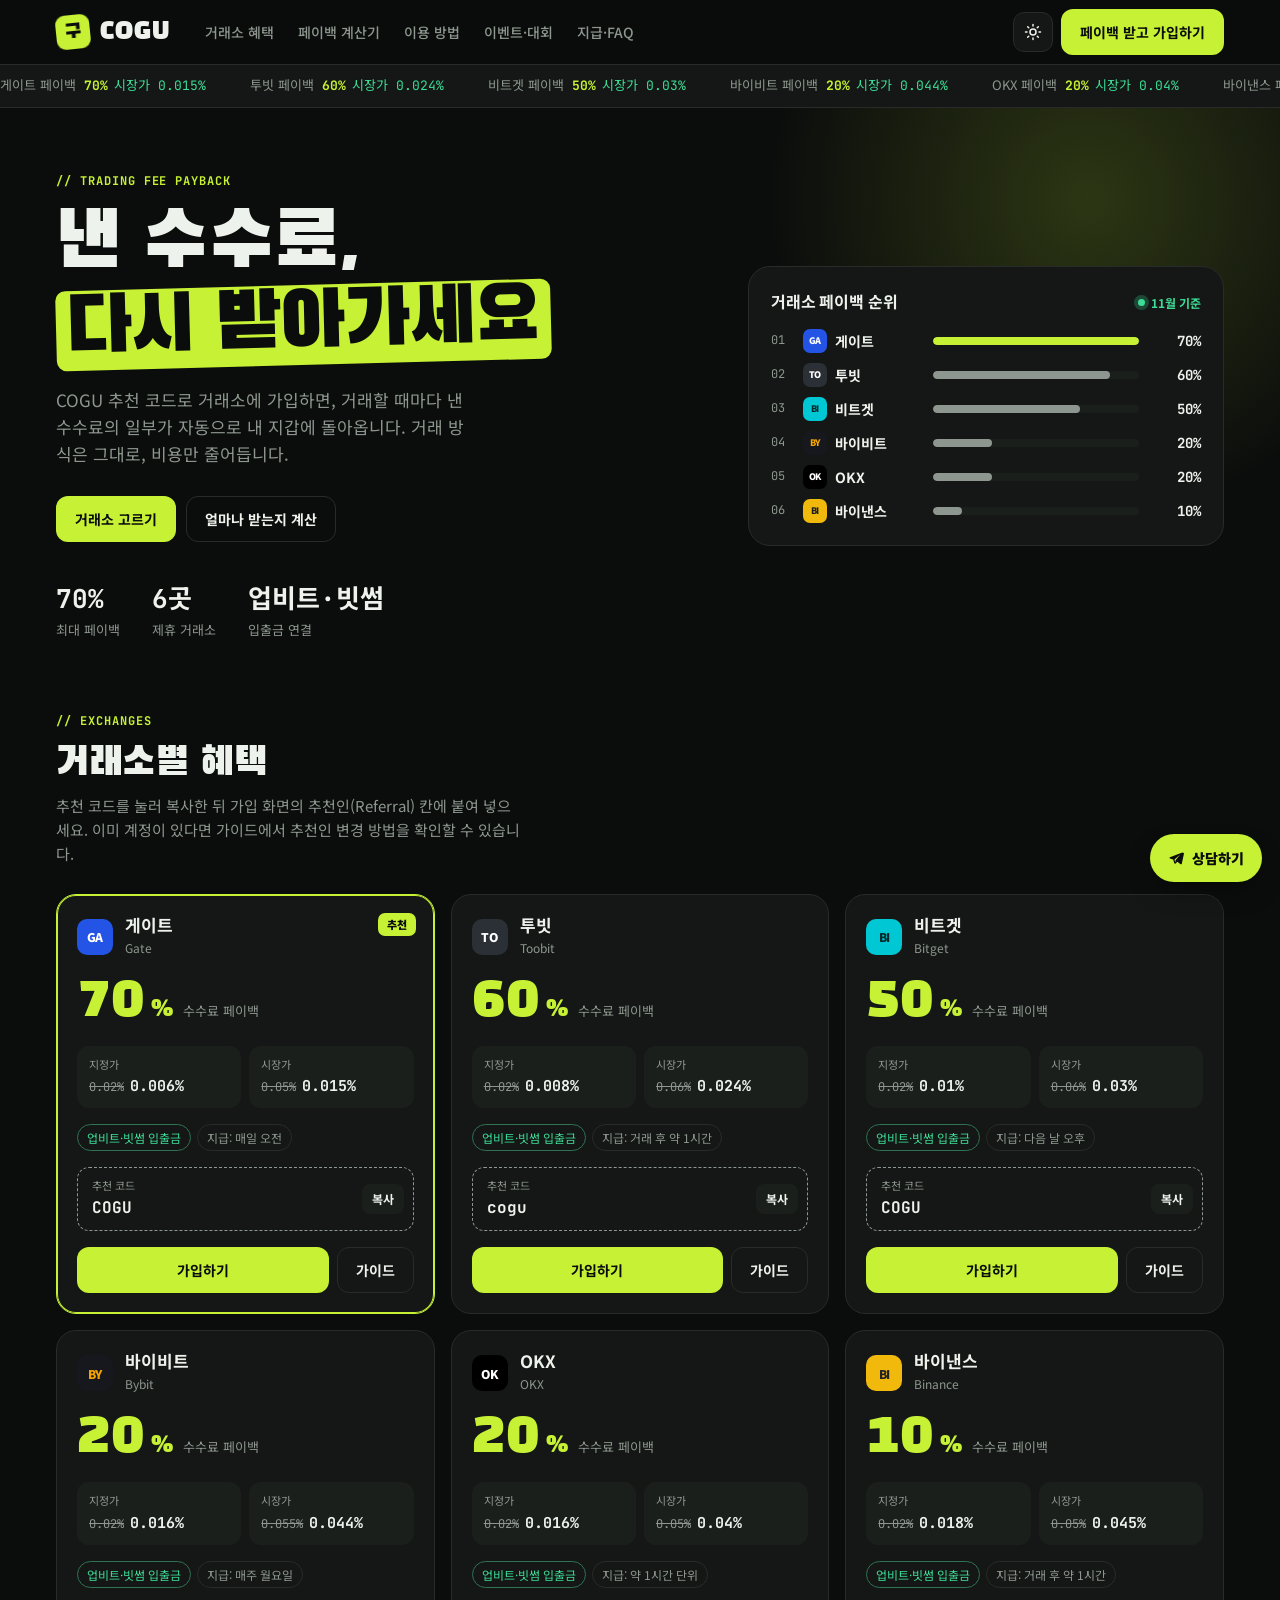
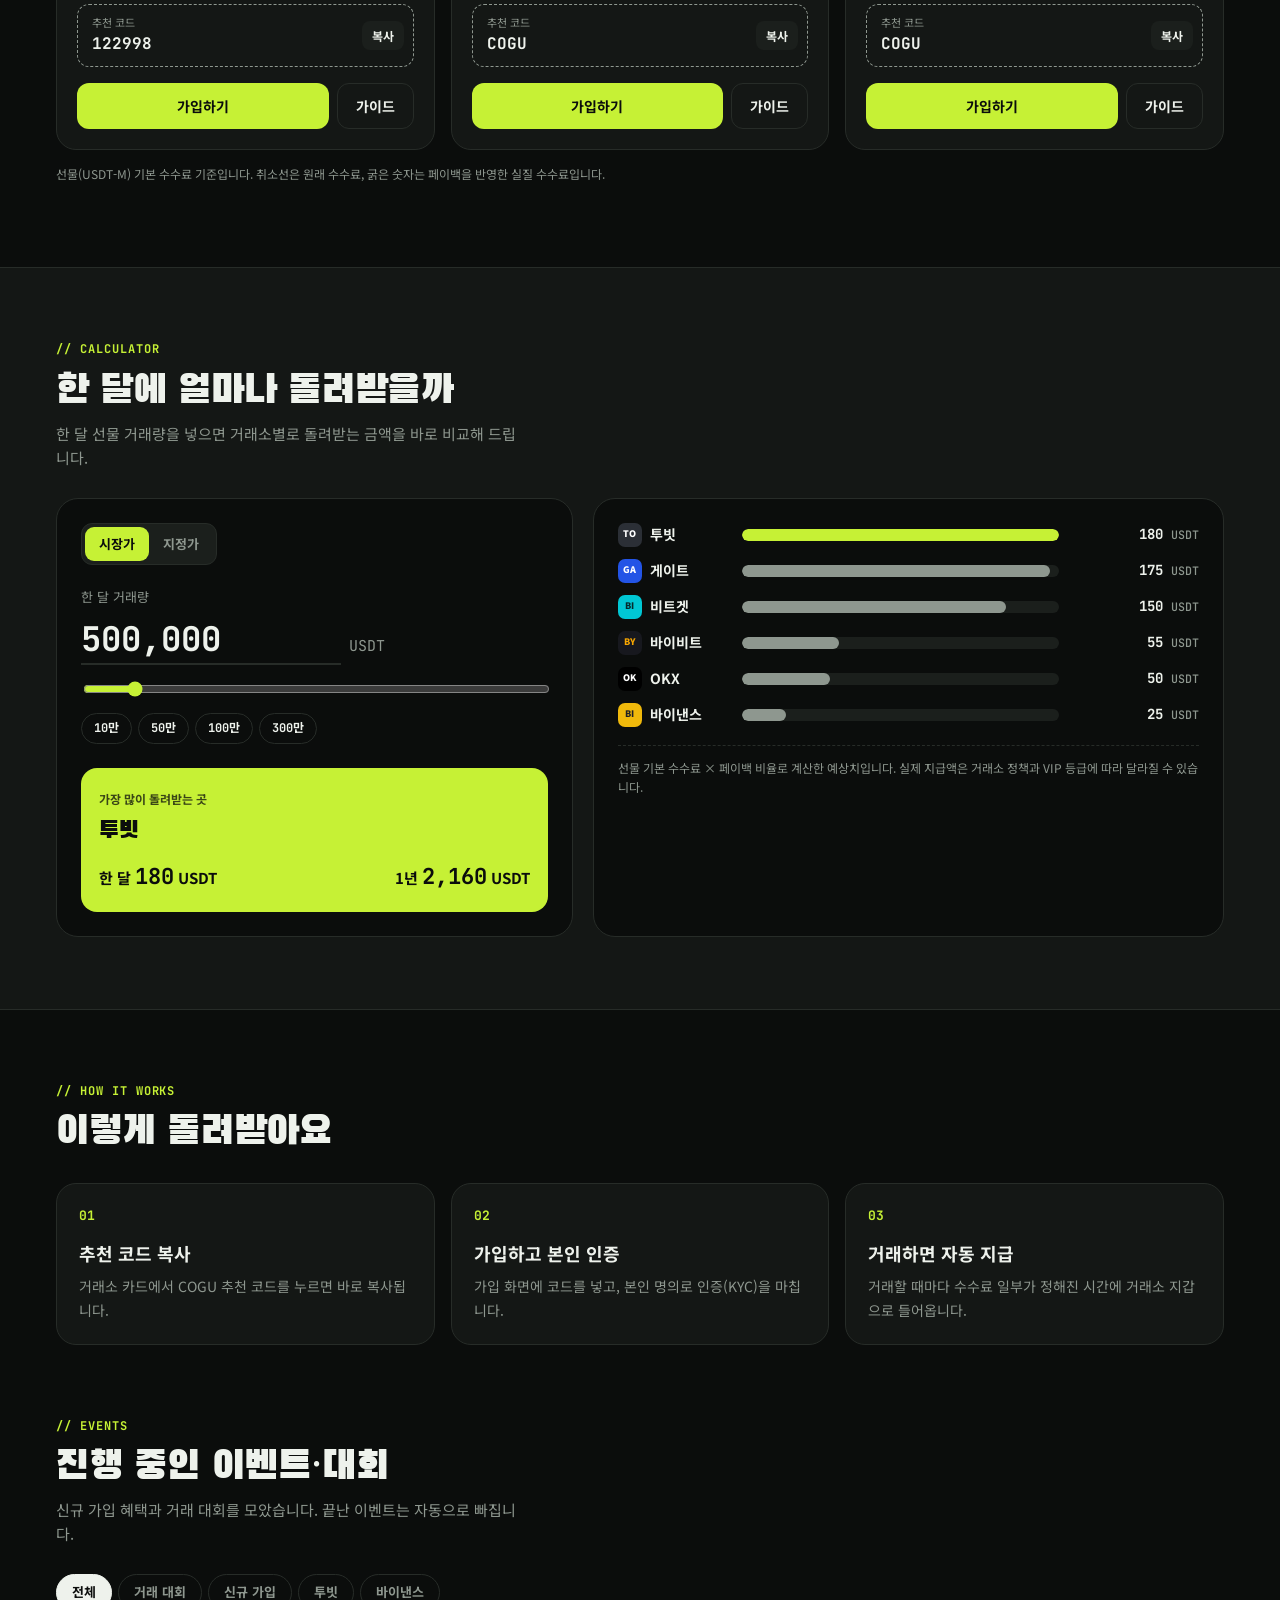
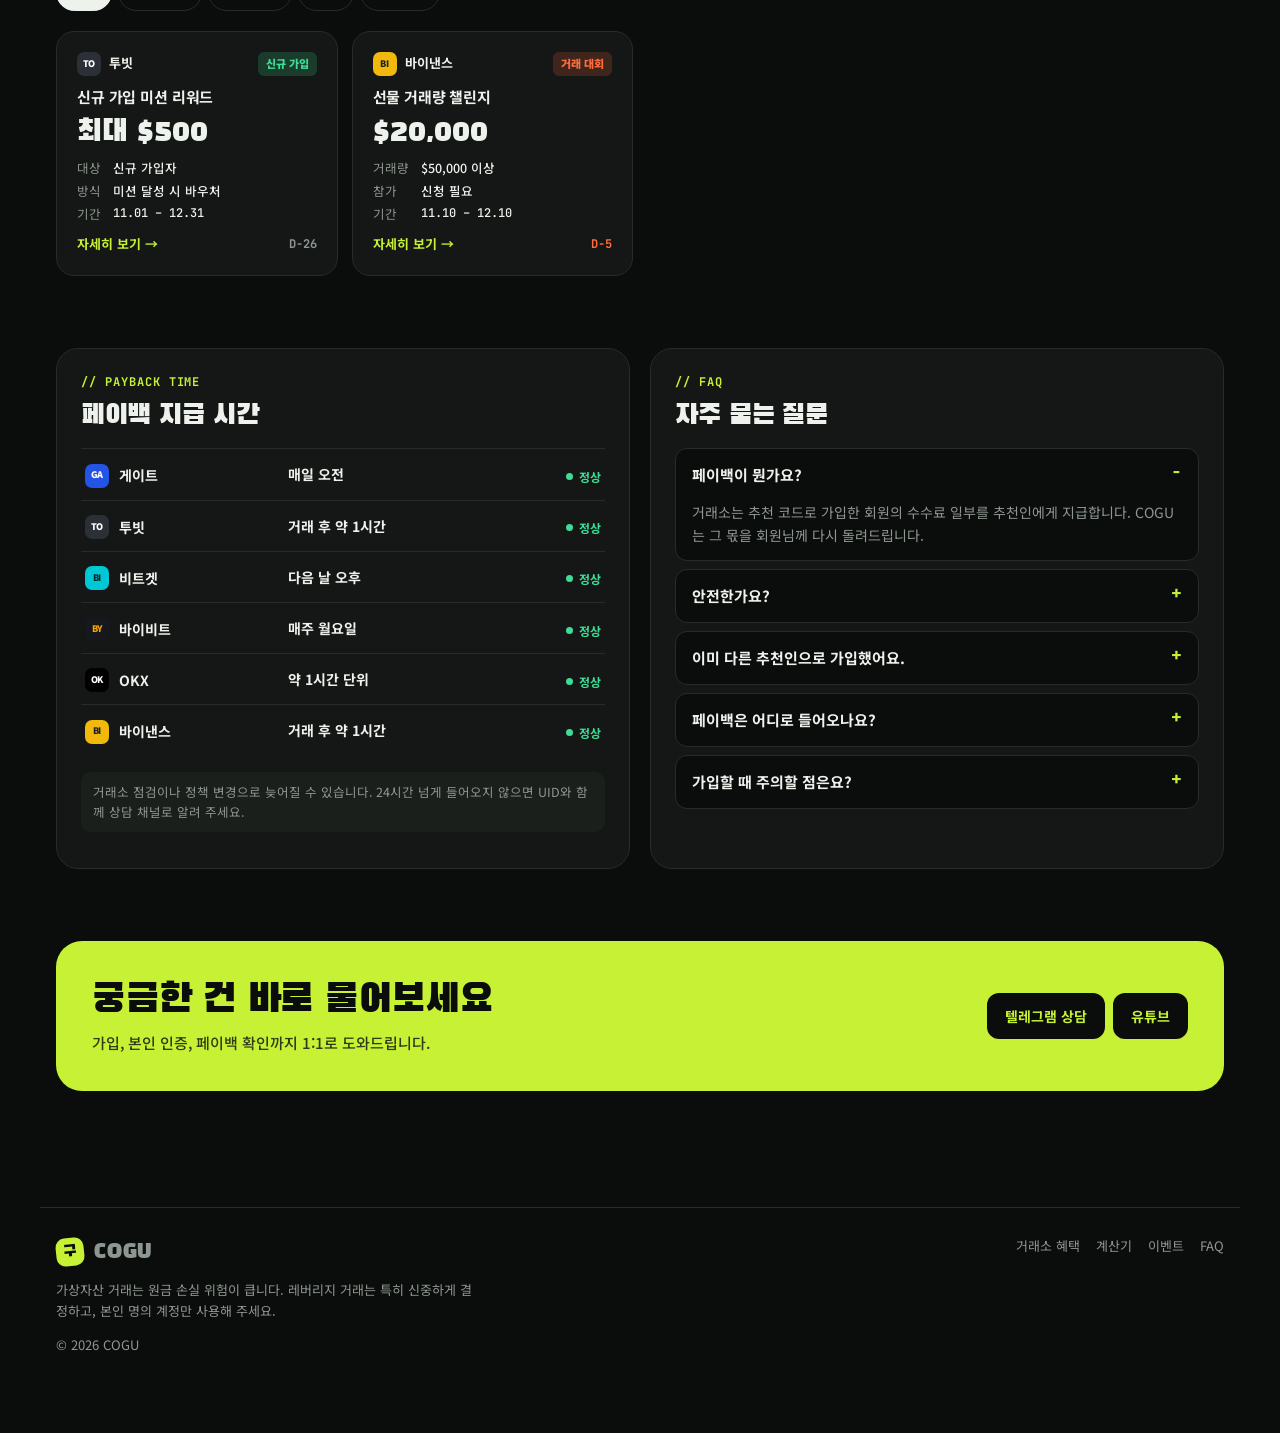
==== index.html @ a8c74573 "Add files via upload" ====
<!doctype html>
<html lang="ko" data-theme="dark">
<head>
<meta charset="utf-8">
<meta name="viewport" content="width=device-width,initial-scale=1,viewport-fit=cover">
<title>COGU · 거래 수수료 페이백</title>
<meta name="description" content="COGU 추천 코드로 가입하고 거래소 수수료를 매일 돌려받으세요.">
<link rel="preconnect" href="https://fonts.googleapis.com">
<link rel="preconnect" href="https://fonts.gstatic.com" crossorigin>
<link rel="stylesheet" href="https://fonts.googleapis.com/css2?family=Black+Han+Sans&family=JetBrains+Mono:wght@500;700&family=Noto+Sans+KR:wght@400;500;700;900&display=swap">
<style>
:root{
  --bg:#0B0D0C; --surface:#141715; --sunk:#1B1F1C; --ink:#EEF2EC; --muted:#8E978F; --line:#272C28;
  --lime:#C6F135; --lime-ink:#0B0D0C; --acc:#C6F135; --hot:#FF6B3D; --up:#3DDC97;
  --f-disp:"Black Han Sans","Noto Sans KR","Apple SD Gothic Neo","Malgun Gothic",sans-serif;
  --f-body:"Noto Sans KR","Apple SD Gothic Neo","Malgun Gothic",system-ui,sans-serif;
  --f-num:"JetBrains Mono","Noto Sans KR",ui-monospace,monospace;
  --wrap:1200px; color-scheme:dark;
}
:root[data-theme="light"]{
  --bg:#F3F4EF; --surface:#FFFFFF; --sunk:#EBEDE5; --ink:#111311; --muted:#5C635C; --line:#DADED3;
  --acc:#4A7300; --up:#0E8A57; color-scheme:light;
}
*{box-sizing:border-box}
html{scroll-behavior:smooth;scroll-padding-top:80px}
body{margin:0;background:var(--bg);color:var(--ink);font-family:var(--f-body);font-size:15px;line-height:1.6;-webkit-font-smoothing:antialiased}
a{color:inherit}
button{font:inherit;color:inherit}
:focus-visible{outline:2px solid var(--acc);outline-offset:2px;border-radius:6px}
.wrap{max-width:var(--wrap);margin:0 auto;padding-inline:max(16px,env(safe-area-inset-left,0px))}
.num{font-family:var(--f-num);font-variant-numeric:tabular-nums}
.tag{font-family:var(--f-num);font-size:12px;font-weight:700;letter-spacing:.08em;color:var(--acc)}
h1,h2,h3{font-family:var(--f-disp);font-weight:400;margin:0;letter-spacing:-.01em;text-wrap:balance}
h2{font-size:clamp(28px,3.6vw,40px);line-height:1.15;margin-top:8px}
.sec{padding-block:72px}
.sec-head{display:flex;justify-content:space-between;align-items:flex-end;gap:16px;flex-wrap:wrap;margin-bottom:28px}
.sec-head p{margin:8px 0 0;color:var(--muted);max-width:58ch}
.btn{display:inline-flex;align-items:center;justify-content:center;gap:6px;font-weight:700;font-size:14px;padding:11px 18px;border-radius:12px;text-decoration:none;border:1px solid transparent;cursor:pointer;white-space:nowrap}
.btn-lime{background:var(--lime);color:var(--lime-ink)}
.btn-lime:hover{filter:brightness(1.06)}
.btn-line{background:transparent;border-color:var(--line);color:var(--ink)}
.btn-line:hover{border-color:var(--muted)}

/* header */
header{position:sticky;top:0;z-index:20;background:color-mix(in srgb,var(--bg) 88%,transparent);backdrop-filter:blur(12px);border-bottom:1px solid var(--line)}
.nav{display:flex;align-items:center;gap:24px;height:64px}
.logo{display:flex;align-items:center;gap:10px;text-decoration:none}
.logo-mark{width:34px;height:34px;border-radius:9px;background:var(--lime);color:var(--lime-ink);display:grid;place-items:center;font-family:var(--f-disp);font-size:20px;transform:rotate(-6deg)}
.logo-word{font-family:var(--f-disp);font-size:24px;letter-spacing:.04em}
.menu{display:flex;gap:2px}
.menu a{text-decoration:none;font-size:14px;font-weight:500;color:var(--muted);padding:8px 11px;border-radius:9px}
.menu a:hover{color:var(--ink);background:var(--sunk)}
.nav-r{margin-left:auto;display:flex;gap:8px;align-items:center}
.icon-btn{width:40px;height:40px;border-radius:11px;border:1px solid var(--line);background:var(--surface);display:grid;place-items:center;cursor:pointer}
#menuBtn{display:none}
.mmenu{display:none;padding-block:6px 12px}
.mmenu a{display:block;padding:12px 2px;text-decoration:none;font-weight:500;border-bottom:1px solid var(--line)}
@media (max-width:960px){.menu,.nav-r .btn{display:none}#menuBtn{display:grid}.mmenu.open{display:block}}

/* ticker */
.ticker{overflow:hidden;border-bottom:1px solid var(--line);background:var(--surface)}
.ticker-in{display:flex;gap:44px;width:max-content;padding-block:10px;animation:roll 40s linear infinite;font-size:13px}
.ticker-in span{white-space:nowrap;color:var(--muted)}
.ticker-in b{font-family:var(--f-num);color:var(--acc);margin-left:8px}
.ticker-in i{font-style:normal;color:var(--up);margin-left:6px;font-family:var(--f-num)}
@keyframes roll{to{transform:translateX(-50%)}}
@media (prefers-reduced-motion:reduce){.ticker-in{animation:none}}

/* hero */
.hero{padding-block:64px 40px;position:relative;overflow:hidden}
.hero::before{content:"";position:absolute;inset:-40% -10% auto auto;width:640px;height:640px;background:radial-gradient(closest-side,color-mix(in srgb,var(--lime) 18%,transparent),transparent);pointer-events:none}
.hero-grid{display:grid;grid-template-columns:1.15fr .85fr;gap:48px;align-items:center;position:relative}
.hero h1{font-size:clamp(42px,6.4vw,78px);line-height:1.02}
.hero h1 em{font-style:normal;color:var(--lime-ink);background:var(--lime);padding:0 10px;border-radius:10px;display:inline-block;transform:rotate(-1.5deg)}
.lead{font-size:17px;color:var(--muted);max-width:46ch;margin:22px 0 28px}
.hero-cta{display:flex;gap:10px;flex-wrap:wrap}
.stats{display:flex;gap:32px;margin-top:36px;flex-wrap:wrap}
.stats div{display:flex;flex-direction:column}
.stats b{font-family:var(--f-num);font-size:26px;font-weight:700}
.stats span{font-size:13px;color:var(--muted)}
.rank{background:var(--surface);border:1px solid var(--line);border-radius:22px;padding:22px}
.rank-h{display:flex;justify-content:space-between;align-items:center;margin-bottom:14px}
.rank-h h3{font-family:var(--f-body);font-weight:700;font-size:16px}
.live{display:inline-flex;align-items:center;gap:6px;font-size:12px;font-weight:700;color:var(--up)}
.live::before{content:"";width:7px;height:7px;border-radius:50%;background:var(--up);box-shadow:0 0 0 4px color-mix(in srgb,var(--up) 25%,transparent)}
.rank ol{list-style:none;margin:0;padding:0;display:flex;flex-direction:column;gap:10px}
.rank li{display:grid;grid-template-columns:22px 120px 1fr 52px;align-items:center;gap:10px;font-size:14px}
.rank .no{font-family:var(--f-num);color:var(--muted);font-size:12px}
.rank .nm{display:flex;align-items:center;gap:8px;font-weight:700;min-width:0}
.rank .tr{height:8px;background:var(--sunk);border-radius:99px;overflow:hidden}
.rank .tr i{display:block;height:100%;background:var(--muted);border-radius:99px}
.rank li:first-child .tr i{background:var(--lime)}
.rank .pv{text-align:right;font-family:var(--f-num);font-weight:700}
@media (max-width:960px){.hero-grid{grid-template-columns:1fr}}
@media (max-width:420px){.rank li{grid-template-columns:18px 96px 1fr 44px;font-size:13px}}

.mono{width:36px;height:36px;border-radius:10px;display:grid;place-items:center;font-weight:900;font-size:12px;flex:none;letter-spacing:-.02em}
.mono.s{width:24px;height:24px;border-radius:7px;font-size:9px}

/* exchanges */
.xgrid{display:grid;grid-template-columns:repeat(3,1fr);gap:16px}
@media (max-width:960px){.xgrid{grid-template-columns:repeat(2,1fr)}}
@media (max-width:640px){.xgrid{grid-template-columns:1fr}}
.xc{background:var(--surface);border:1px solid var(--line);border-radius:20px;padding:20px;display:flex;flex-direction:column;gap:16px;position:relative}
.xc.pick{border-color:var(--lime);box-shadow:0 0 0 1px var(--lime) inset}
.xc-top{display:flex;align-items:center;gap:12px}
.xc-top b{font-size:17px;display:block;line-height:1.2}
.xc-top small{color:var(--muted);font-size:12px}
.badge{position:absolute;top:18px;right:18px;font-size:11px;font-weight:900;background:var(--lime);color:var(--lime-ink);padding:3px 9px;border-radius:7px}
.xc-pb{display:flex;align-items:baseline;gap:6px}
.xc-pb .big{font-family:var(--f-disp);font-size:56px;line-height:.9;color:var(--acc)}
.xc-pb .pc{font-family:var(--f-disp);font-size:26px;color:var(--acc)}
.xc-pb small{color:var(--muted);font-size:13px;margin-left:4px}
.fees{display:grid;grid-template-columns:1fr 1fr;gap:8px}
.fees div{background:var(--sunk);border-radius:12px;padding:10px 12px}
.fees span{display:block;font-size:11px;color:var(--muted)}
.fees s{font-family:var(--f-num);font-size:12px;color:var(--muted);margin-right:6px}
.fees b{font-family:var(--f-num);font-size:15px}
.meta{display:flex;flex-wrap:wrap;gap:6px;font-size:12px}
.meta span{border:1px solid var(--line);border-radius:99px;padding:3px 9px;color:var(--muted)}
.meta .ok{color:var(--up);border-color:color-mix(in srgb,var(--up) 40%,var(--line))}
.code{display:flex;align-items:center;justify-content:space-between;gap:10px;border:1.5px dashed var(--muted);border-radius:12px;padding:9px 9px 9px 14px;background:transparent;cursor:pointer;width:100%;text-align:left}
.code:hover{border-color:var(--acc);border-style:solid}
.code .lb{font-size:11px;color:var(--muted);display:block}
.code .cv{font-family:var(--f-num);font-weight:700;font-size:16px}
.code em{font-style:normal;font-size:12px;font-weight:700;background:var(--sunk);padding:5px 10px;border-radius:8px}
.code.copied em{background:var(--up);color:#06150e}
.xc-act{display:grid;grid-template-columns:1fr auto;gap:8px;margin-top:auto}
.note{font-size:12px;color:var(--muted);margin-top:14px}

/* calculator */
.calc{display:grid;grid-template-columns:.9fr 1.1fr;gap:20px}
@media (max-width:960px){.calc{grid-template-columns:1fr}}
.panel{background:var(--surface);border:1px solid var(--line);border-radius:22px;padding:24px;min-width:0}
.seg{display:inline-flex;background:var(--sunk);border-radius:11px;padding:3px;border:1px solid var(--line)}
.seg button{border:0;background:none;padding:7px 14px;border-radius:9px;font-size:13px;font-weight:700;color:var(--muted);cursor:pointer}
.seg button[aria-pressed="true"]{background:var(--lime);color:var(--lime-ink)}
.fld{margin-top:22px}
.fld label{font-size:13px;color:var(--muted);display:block;margin-bottom:6px}
.vrow{display:flex;align-items:baseline;gap:8px}
.vin{font-family:var(--f-num);font-size:34px;font-weight:700;width:100%;max-width:260px;border:0;border-bottom:2px solid var(--line);background:transparent;color:var(--ink);padding:2px 0}
.vin:focus{outline:none;border-bottom-color:var(--acc)}
.vrow span{font-family:var(--f-num);color:var(--muted)}
input[type=range]{width:100%;margin-top:16px;accent-color:var(--lime)}
.presets{display:flex;gap:6px;flex-wrap:wrap;margin-top:10px}
.presets button{border:1px solid var(--line);background:transparent;border-radius:99px;font-family:var(--f-num);font-size:12px;font-weight:700;padding:5px 12px;cursor:pointer}
.presets button:hover{border-color:var(--acc);color:var(--acc)}
.best{margin-top:24px;background:var(--lime);color:var(--lime-ink);border-radius:16px;padding:18px}
.best small{font-size:12px;font-weight:700;opacity:.75}
.best .bn{font-family:var(--f-disp);font-size:24px;margin:2px 0 8px}
.best .row{display:flex;justify-content:space-between;gap:10px;flex-wrap:wrap;font-weight:700}
.best .row b{font-family:var(--f-num);font-size:22px}
.bars{display:flex;flex-direction:column;gap:12px}
.bar{display:grid;grid-template-columns:112px 1fr 128px;align-items:center;gap:12px;font-size:14px}
.bar .nm{display:flex;align-items:center;gap:8px;font-weight:700;min-width:0}
.bar .tr{height:12px;background:var(--sunk);border-radius:99px;overflow:hidden}
.bar .tr i{display:block;height:100%;background:var(--muted);border-radius:99px;transition:width .35s ease}
.bar.top .tr i{background:var(--lime)}
.bar .v{text-align:right;font-family:var(--f-num);font-weight:700}
.bar .v small{color:var(--muted);font-weight:500}
.calc-note{font-size:12px;color:var(--muted);border-top:1px dashed var(--line);margin-top:18px;padding-top:12px}
@media (max-width:420px){.bar{grid-template-columns:84px 1fr 100px;font-size:12px}}

/* how */
.how{display:grid;grid-template-columns:repeat(3,1fr);gap:16px;counter-reset:h}
@media (max-width:760px){.how{grid-template-columns:1fr}}
.how li{list-style:none;background:var(--surface);border:1px solid var(--line);border-radius:20px;padding:22px;counter-increment:h}
.how li::before{content:"0" counter(h);font-family:var(--f-num);font-weight:700;font-size:13px;color:var(--acc);display:block;margin-bottom:12px}
.how b{font-size:18px;display:block;margin-bottom:6px}
.how span{color:var(--muted);font-size:14px}
.how-wrap{padding:0;margin:0}

/* events */
.chips{display:flex;gap:6px;flex-wrap:wrap;margin-bottom:20px}
.chips button{border:1px solid var(--line);background:transparent;border-radius:99px;padding:7px 15px;font-size:13px;font-weight:700;cursor:pointer;color:var(--muted)}
.chips button[aria-pressed="true"]{background:var(--ink);color:var(--bg);border-color:var(--ink)}
.evs{display:grid;grid-template-columns:repeat(auto-fill,minmax(270px,1fr));gap:14px}
.ev{background:var(--surface);border:1px solid var(--line);border-radius:18px;padding:20px;display:flex;flex-direction:column;gap:10px;text-decoration:none;transition:transform .15s ease,border-color .15s ease}
.ev:hover{transform:translateY(-3px);border-color:var(--acc)}
.ev-t{display:flex;justify-content:space-between;align-items:center;gap:8px}
.ev-x{display:flex;align-items:center;gap:8px;font-size:13px;font-weight:700}
.ty{font-size:11px;font-weight:900;padding:3px 8px;border-radius:6px}
.ty.comp{background:color-mix(in srgb,var(--hot) 18%,transparent);color:var(--hot)}
.ty.new{background:color-mix(in srgb,var(--up) 18%,transparent);color:var(--up)}
.ev h3{font-family:var(--f-body);font-weight:700;font-size:15px;line-height:1.4}
.ev .prize{font-family:var(--f-disp);font-size:30px;line-height:1.05}
.ev dl{display:grid;grid-template-columns:auto 1fr;gap:3px 12px;margin:0;font-size:12.5px}
.ev dt{color:var(--muted)}
.ev dd{margin:0;font-weight:500}
.ev .ft{display:flex;justify-content:space-between;align-items:center;margin-top:auto;font-size:13px;font-weight:700}
.ev .ft .go{color:var(--acc)}
.dday{font-family:var(--f-num);font-size:12px;color:var(--muted)}
.dday.soon{color:var(--hot)}

/* schedule + faq */
.two{display:grid;grid-template-columns:1fr 1fr;gap:20px}
@media (max-width:960px){.two{grid-template-columns:1fr}}
.panel h2{font-size:28px}
.sched{width:100%;border-collapse:collapse;margin-top:16px;font-size:14px}
.sched td{padding:12px 4px;border-top:1px solid var(--line)}
.sched td:last-child{text-align:right}
.st{display:inline-flex;align-items:center;gap:6px;font-size:12px;font-weight:700;color:var(--up)}
.st::before{content:"";width:7px;height:7px;border-radius:50%;background:var(--up)}
.faq{display:flex;flex-direction:column;gap:8px;margin-top:16px}
.faq details{border:1px solid var(--line);border-radius:12px;padding:0 16px;background:var(--bg)}
.faq summary{cursor:pointer;list-style:none;padding:14px 0;font-weight:700;display:flex;justify-content:space-between;gap:12px}
.faq summary::-webkit-details-marker{display:none}
.faq summary::after{content:"+";font-family:var(--f-num);color:var(--acc);font-size:18px;line-height:1}
.faq details[open] summary::after{content:"−"}
.faq p{margin:0 0 14px;color:var(--muted);font-size:14px}
.warn{font-size:12.5px;color:var(--muted);background:var(--sunk);border-radius:10px;padding:10px 12px;margin-top:16px}

/* channels */
.cta{background:var(--lime);color:var(--lime-ink);border-radius:26px;padding:36px;display:flex;justify-content:space-between;align-items:center;gap:24px;flex-wrap:wrap}
.cta h2{font-size:clamp(28px,3.4vw,40px);margin:0}
.cta p{margin:8px 0 0;font-weight:500;opacity:.8}
.chs{display:flex;gap:8px;flex-wrap:wrap}
.chs a{background:var(--lime-ink);color:var(--lime);text-decoration:none;font-weight:700;padding:12px 18px;border-radius:12px;font-size:14px}
footer{padding-block:44px 64px;color:var(--muted);font-size:13px}
.foot{display:flex;justify-content:space-between;gap:24px;flex-wrap:wrap;border-top:1px solid var(--line);padding-top:28px}
.foot nav{display:flex;gap:16px;flex-wrap:wrap}
.foot nav a{text-decoration:none}
.foot nav a:hover{color:var(--ink)}

/* guide dialog */
dialog{border:1px solid var(--line);border-radius:22px;background:var(--surface);color:var(--ink);padding:0;width:min(520px,calc(100vw - 32px));max-height:calc(100dvh - 40px)}
dialog::backdrop{background:rgba(0,0,0,.6)}
.dg{padding:24px}
.dg-h{display:flex;align-items:center;gap:12px}
.dg-h h3{font-family:var(--f-body);font-weight:900;font-size:19px}
.dg-h .icon-btn{margin-left:auto}
.dg .seg{margin-top:18px}
.steps{list-style:none;padding:0;margin:18px 0 0;display:flex;flex-direction:column;gap:14px;counter-reset:s}
.steps li{display:grid;grid-template-columns:30px 1fr;gap:12px;counter-increment:s}
.steps li::before{content:counter(s);width:30px;height:30px;border-radius:9px;background:var(--sunk);color:var(--acc);display:grid;place-items:center;font-family:var(--f-num);font-weight:700;font-size:13px}
.steps b{display:block}
.steps span{color:var(--muted);font-size:13.5px}
.dg-act{display:grid;grid-template-columns:1fr 1fr;gap:8px;margin-top:20px}

.fab{position:fixed;right:calc(18px + env(safe-area-inset-right,0px));bottom:calc(18px + env(safe-area-inset-bottom,0px));z-index:15;background:var(--lime);color:var(--lime-ink);text-decoration:none;font-weight:900;font-size:14px;padding:13px 18px;border-radius:99px;box-shadow:0 12px 28px -10px rgba(0,0,0,.6);display:flex;align-items:center;gap:8px}
.toast{position:fixed;left:50%;bottom:calc(84px + env(safe-area-inset-bottom,0px));transform:translateX(-50%);background:var(--ink);color:var(--bg);padding:10px 16px;border-radius:10px;font-size:13px;font-weight:700;z-index:30}
</style>
</head>
<body>

<header>
  <div class="wrap">
    <div class="nav">
      <a class="logo" href="#top" aria-label="COGU 홈"><span class="logo-mark">구</span><span class="logo-word">COGU</span></a>
      <nav class="menu" aria-label="주요 메뉴">
        <a href="#exchanges">거래소 혜택</a>
        <a href="#calc">페이백 계산기</a>
        <a href="#how">이용 방법</a>
        <a href="#events">이벤트·대회</a>
        <a href="#info">지급·FAQ</a>
      </nav>
      <div class="nav-r">
        <button class="icon-btn" id="themeBtn" aria-label="밝은 화면/어두운 화면 바꾸기">
          <svg width="18" height="18" viewBox="0 0 24 24" fill="none" stroke="currentColor" stroke-width="2" stroke-linecap="round"><circle cx="12" cy="12" r="4"/><path d="M12 2v2M12 20v2M4.9 4.9l1.4 1.4M17.7 17.7l1.4 1.4M2 12h2M20 12h2M4.9 19.1l1.4-1.4M17.7 6.3l1.4-1.4"/></svg>
        </button>
        <a class="btn btn-lime" href="#exchanges">페이백 받고 가입하기</a>
        <button class="icon-btn" id="menuBtn" aria-label="메뉴 열기" aria-expanded="false">
          <svg width="18" height="18" viewBox="0 0 24 24" fill="none" stroke="currentColor" stroke-width="2" stroke-linecap="round"><path d="M4 7h16M4 12h16M4 17h16"/></svg>
        </button>
      </div>
    </div>
    <nav class="mmenu" id="mmenu" aria-label="모바일 메뉴">
      <a href="#exchanges">거래소 혜택</a><a href="#calc">페이백 계산기</a><a href="#how">이용 방법</a><a href="#events">이벤트·대회</a><a href="#info">지급·FAQ</a>
    </nav>
  </div>
</header>

<div class="ticker" aria-hidden="true"><div class="ticker-in" id="ticker"></div></div>

<main id="top">
  <section class="hero">
    <div class="wrap hero-grid">
      <div>
        <div class="tag">// TRADING FEE PAYBACK</div>
        <h1 style="margin-top:14px">낸 수수료,<br><em>다시 받아가세요</em></h1>
        <p class="lead">COGU 추천 코드로 거래소에 가입하면, 거래할 때마다 낸 수수료의 일부가 자동으로 내 지갑에 돌아옵니다. 거래 방식은 그대로, 비용만 줄어듭니다.</p>
        <div class="hero-cta">
          <a class="btn btn-lime" href="#exchanges">거래소 고르기</a>
          <a class="btn btn-line" href="#calc">얼마나 받는지 계산</a>
        </div>
        <div class="stats">
          <div><b id="sMax">-</b><span>최대 페이백</span></div>
          <div><b id="sCount">-</b><span>제휴 거래소</span></div>
          <div><b>업비트·빗썸</b><span>입출금 연결</span></div>
        </div>
      </div>
      <aside class="rank" aria-label="페이백 순위">
        <div class="rank-h"><h3>거래소 페이백 순위</h3><span class="live">11월 기준</span></div>
        <ol id="rank"></ol>
      </aside>
    </div>
  </section>

  <section class="sec" id="exchanges" style="padding-top:32px">
    <div class="wrap">
      <div class="sec-head">
        <div>
          <div class="tag">// EXCHANGES</div>
          <h2>거래소별 혜택</h2>
          <p>추천 코드를 눌러 복사한 뒤 가입 화면의 추천인(Referral) 칸에 붙여 넣으세요. 이미 계정이 있다면 가이드에서 추천인 변경 방법을 확인할 수 있습니다.</p>
        </div>
      </div>
      <div class="xgrid" id="xgrid"></div>
      <p class="note">선물(USDT-M) 기본 수수료 기준입니다. 취소선은 원래 수수료, 굵은 숫자는 페이백을 반영한 실질 수수료입니다.</p>
    </div>
  </section>

  <section class="sec" id="calc" style="background:var(--surface);border-block:1px solid var(--line)">
    <div class="wrap">
      <div class="sec-head">
        <div>
          <div class="tag">// CALCULATOR</div>
          <h2>한 달에 얼마나 돌려받을까</h2>
          <p>한 달 선물 거래량을 넣으면 거래소별로 돌려받는 금액을 바로 비교해 드립니다.</p>
        </div>
      </div>
      <div class="calc">
        <div class="panel" style="background:var(--bg)">
          <div class="seg" role="group" aria-label="주문 방식">
            <button id="mTaker" aria-pressed="true">시장가</button>
            <button id="mMaker" aria-pressed="false">지정가</button>
          </div>
          <div class="fld">
            <label for="vin">한 달 거래량</label>
            <div class="vrow"><input class="vin" id="vin" inputmode="numeric" value="500,000"><span>USDT</span></div>
            <input type="range" id="vrange" min="10000" max="5000000" step="10000" value="500000" aria-label="거래량 조절">
            <div class="presets">
              <button data-v="100000">10만</button><button data-v="500000">50만</button><button data-v="1000000">100만</button><button data-v="3000000">300만</button>
            </div>
          </div>
          <div class="best">
            <small>가장 많이 돌려받는 곳</small>
            <div class="bn" id="bestName">-</div>
            <div class="row"><span>한 달 <b id="bestM">0</b> USDT</span><span>1년 <b id="bestY">0</b> USDT</span></div>
          </div>
        </div>
        <div class="panel" style="background:var(--bg)">
          <div class="bars" id="bars"></div>
          <div class="calc-note">선물 기본 수수료 × 페이백 비율로 계산한 예상치입니다. 실제 지급액은 거래소 정책과 VIP 등급에 따라 달라질 수 있습니다.</div>
        </div>
      </div>
    </div>
  </section>

  <section class="sec" id="how">
    <div class="wrap">
      <div class="sec-head"><div><div class="tag">// HOW IT WORKS</div><h2>이렇게 돌려받아요</h2></div></div>
      <ol class="how how-wrap">
        <li><b>추천 코드 복사</b><span>거래소 카드에서 COGU 추천 코드를 누르면 바로 복사됩니다.</span></li>
        <li><b>가입하고 본인 인증</b><span>가입 화면에 코드를 넣고, 본인 명의로 인증(KYC)을 마칩니다.</span></li>
        <li><b>거래하면 자동 지급</b><span>거래할 때마다 수수료 일부가 정해진 시간에 거래소 지갑으로 들어옵니다.</span></li>
      </ol>
    </div>
  </section>

  <section class="sec" id="events" style="padding-top:0">
    <div class="wrap">
      <div class="sec-head">
        <div>
          <div class="tag">// EVENTS</div>
          <h2>진행 중인 이벤트·대회</h2>
          <p>신규 가입 혜택과 거래 대회를 모았습니다. 끝난 이벤트는 자동으로 빠집니다.</p>
        </div>
      </div>
      <div class="chips" id="chips" role="group" aria-label="이벤트 필터"></div>
      <div class="evs" id="evs"></div>
    </div>
  </section>

  <section class="sec" id="info" style="padding-top:0">
    <div class="wrap two">
      <div class="panel">
        <div class="tag">// PAYBACK TIME</div>
        <h2>페이백 지급 시간</h2>
        <table class="sched"><tbody id="sched"></tbody></table>
        <p class="warn">거래소 점검이나 정책 변경으로 늦어질 수 있습니다. 24시간 넘게 들어오지 않으면 UID와 함께 상담 채널로 알려 주세요.</p>
      </div>
      <div class="panel">
        <div class="tag">// FAQ</div>
        <h2>자주 묻는 질문</h2>
        <div class="faq">
          <details open><summary>페이백이 뭔가요?</summary><p>거래소는 추천 코드로 가입한 회원의 수수료 일부를 추천인에게 지급합니다. COGU는 그 몫을 회원님께 다시 돌려드립니다.</p></details>
          <details><summary>안전한가요?</summary><p>모든 혜택은 각 거래소의 공식 추천 프로그램으로 지급됩니다. COGU는 계정 비밀번호나 자산에 접근하지 않고, 그런 정보를 요청하지도 않습니다.</p></details>
          <details><summary>이미 다른 추천인으로 가입했어요.</summary><p>일부 거래소는 고객센터를 통해 추천인 변경이 가능합니다. 거래소 카드의 ‘가이드’에서 ‘기존 계정’ 탭을 확인해 주세요.</p></details>
          <details><summary>페이백은 어디로 들어오나요?</summary><p>가입한 거래소 계정의 지갑으로 직접 들어옵니다. 지급 주기는 왼쪽 표를 확인해 주세요.</p></details>
          <details><summary>가입할 때 주의할 점은요?</summary><p>반드시 본인 명의로 가입하고 본인 인증을 완료해 주세요. 타인 명의 계정은 페이백이 제한되고 계정이 정지될 수 있습니다.</p></details>
        </div>
      </div>
    </div>
  </section>

  <section class="sec" style="padding-top:0">
    <div class="wrap">
      <div class="cta">
        <div>
          <h2>궁금한 건 바로 물어보세요</h2>
          <p>가입, 본인 인증, 페이백 확인까지 1:1로 도와드립니다.</p>
        </div>
        <div class="chs" id="chs"></div>
      </div>
    </div>
  </section>
</main>

<footer>
  <div class="wrap foot">
    <div>
      <a class="logo" href="#top"><span class="logo-mark" style="width:28px;height:28px;font-size:16px">구</span><span class="logo-word" style="font-size:20px">COGU</span></a>
      <p style="max-width:60ch;margin-top:12px">가상자산 거래는 원금 손실 위험이 큽니다. 레버리지 거래는 특히 신중하게 결정하고, 본인 명의 계정만 사용해 주세요.</p>
      <p>© 2026 COGU</p>
    </div>
    <nav aria-label="하단 메뉴"><a href="#exchanges">거래소 혜택</a><a href="#calc">계산기</a><a href="#events">이벤트</a><a href="#info">FAQ</a></nav>
  </div>
</footer>

<a class="fab" id="fab" href="#" target="_blank" rel="noopener">
  <svg width="16" height="16" viewBox="0 0 24 24" fill="currentColor"><path d="M21.5 3.6 2.9 10.8c-1 .4-1 1.6.1 1.9l4.7 1.5 1.8 5.6c.3.8 1.3 1 1.9.4l2.6-2.5 4.9 3.6c.7.5 1.6.1 1.8-.7l3.2-15.1c.2-1-.7-1.8-1.7-1.4zM9.7 14.3l8.6-7.6-6.9 8.7-.3 3.3-1.4-4.4z"/></svg>
  상담하기
</a>
<div class="toast" id="toast" hidden></div>

<dialog id="guide" aria-labelledby="gTitle">
  <div class="dg">
    <div class="dg-h"><span id="gMono"></span><h3 id="gTitle">가이드</h3><button class="icon-btn" id="gClose" aria-label="닫기">✕</button></div>
    <div class="seg" role="group" aria-label="가이드 종류">
      <button id="gNew" aria-pressed="true">신규 가입</button>
      <button id="gOld" aria-pressed="false">기존 계정</button>
    </div>
    <ol class="steps" id="gSteps"></ol>
    <div class="dg-act"><button class="btn btn-line" id="gCopy">코드 복사</button><a class="btn btn-lime" id="gJoin" href="#" target="_blank" rel="noopener">가입하러 가기</a></div>
  </div>
</dialog>

<script>
/* =========================================================
   여기만 고치면 사이트 내용이 바뀝니다
   - payback: 페이백 비율(%)   - code: 내 추천 코드
   - link: 내 추천 가입 링크   - maker/taker: 기본 수수료(%)
   - schedule: 페이백 지급 시간  - pick:true 를 넣으면 '추천' 표시
   ========================================================= */
const EXCHANGES = [
  {id:"gate",    name:"Gate",    ko:"게이트",   color:"#2354E6", fg:"#fff",    payback:70, maker:0.02, taker:0.05,  code:"COGU",   link:"https://www.gate.com/",                    schedule:"매일 오전", pick:true},
  {id:"toobit",  name:"Toobit",  ko:"투빗",     color:"#2B2F36", fg:"#fff",    payback:60, maker:0.02, taker:0.06,  code:"cogu",   link:"https://www.toobit.com/",                  schedule:"거래 후 약 1시간"},
  {id:"bitget",  name:"Bitget",  ko:"비트겟",   color:"#00C7D4", fg:"#062a2c", payback:50, maker:0.02, taker:0.06,  code:"COGU",   link:"https://www.bitget.com/",                  schedule:"다음 날 오후"},
  {id:"bybit",   name:"Bybit",   ko:"바이비트", color:"#17181E", fg:"#F7A600", payback:20, maker:0.02, taker:0.055, code:"122998", link:"https://www.bybit.com/invite?ref=122998", schedule:"매주 월요일"},
  {id:"okx",     name:"OKX",     ko:"OKX",      color:"#000000", fg:"#fff",    payback:20, maker:0.02, taker:0.05,  code:"COGU",   link:"https://www.okx.com/",                     schedule:"약 1시간 단위"},
  {id:"binance", name:"Binance", ko:"바이낸스", color:"#F0B90B", fg:"#1E2026", payback:10, maker:0.02, taker:0.05,  code:"COGU",   link:"https://www.binance.com/",                 schedule:"거래 후 약 1시간"}
];

/* 이벤트: type은 "comp"(대회) 또는 "new"(신규 가입) / end 날짜가 지나면 자동으로 숨겨집니다 */
const EVENTS = [
  {ex:"gate",    type:"comp", title:"11월 선물 개인 거래 대회", prize:"$100,000", start:"2026-11-01", end:"2026-11-30", cond:[["참가 조건","선물 자산 $200 이상"],["거래량","$100,000 이상"]], link:"https://www.gate.com/"},
  {ex:"toobit",  type:"new",  title:"신규 가입 미션 리워드",     prize:"최대 $500", start:"2026-11-01", end:"2026-12-31", cond:[["대상","신규 가입자"],["방식","미션 달성 시 바우처"]], link:"https://www.toobit.com/"},
  {ex:"bitget",  type:"comp", title:"11월 개인 트레이딩 대회",   prize:"$50,000",   start:"2026-11-01", end:"2026-11-30", cond:[["참가 조건","선물 자산 $100 이상"],["거래량","$200,000 이상"]], link:"https://www.bitget.com/"},
  {ex:"bybit",   type:"new",  title:"첫 입금 리워드",            prize:"20 USDT",   start:"2026-11-03", end:"2026-11-30", cond:[["조건","100 USDT 이상 입금"],["인원","선착순 지급"]], link:"https://www.bybit.com/invite?ref=122998"},
  {ex:"okx",     type:"new",  title:"입금·거래 리워드",          prize:"최대 $200", start:"2026-11-01", end:"2026-11-30", cond:[["대상","신규 가입자"],["방식","입금 후 거래 미션"]], link:"https://www.okx.com/"},
  {ex:"binance", type:"comp", title:"선물 거래량 챌린지",        prize:"$20,000",   start:"2026-11-10", end:"2026-12-10", cond:[["거래량","$50,000 이상"],["참가","신청 필요"]], link:"https://www.binance.com/"}
];

/* 기존 계정 추천인 변경 방법 (거래소별) */
const REF_STEPS = {
  gate:   [["고객센터 채팅 열기","앱이나 웹 오른쪽 아래 고객센터를 엽니다."],["추천인 변경 요청","‘추천인 변경’을 요청하고 새 추천 코드를 전달합니다."],["완료 알리기","변경되면 COGU 상담 채널에 UID를 남겨 주세요."]],
  toobit: [["고객센터 문의","Toobit 고객센터에 추천인 변경을 요청합니다."],["코드 전달","새 추천 코드와 본인 UID를 전달합니다."],["완료 알리기","처리 후 COGU 상담 채널에 UID를 남겨 주세요."]],
  bitget: [["정책 확인","Bitget은 기존 계정의 추천인 변경을 제한하는 경우가 있습니다."],["고객센터 문의","가능 여부를 고객센터에서 먼저 확인합니다."],["상담 요청","어렵다면 COGU 상담 채널로 문의해 주세요."]],
  bybit:  [["고객센터 문의","Bybit 고객센터에 추천인 변경 가능 여부를 묻습니다."],["코드 전달","가능하다면 새 추천 코드를 전달합니다."],["완료 알리기","처리 후 COGU 상담 채널에 UID를 남겨 주세요."]],
  okx:    [["고객센터 문의","OKX 고객센터에 추천인 변경을 요청합니다."],["코드 전달","새 추천 코드와 UID를 전달합니다."],["완료 알리기","처리 후 COGU 상담 채널에 UID를 남겨 주세요."]],
  binance:[["정책 확인","Binance는 추천인 변경 조건이 까다로운 편입니다."],["고객센터 문의","가능 여부를 고객센터에서 먼저 확인합니다."],["상담 요청","막히면 COGU 상담 채널로 문의해 주세요."]]
};

/* 상담·방송 채널: link를 비워 두면("") 사이트에 안 보입니다 */
const CHANNELS = [
  {name:"텔레그램 상담", link:"https://t.me/cogucoin"},
  {name:"유튜브",        link:"https://www.youtube.com/@cogucoin"},
  {name:"SOOP(숲)",      link:""},
  {name:"치지직",        link:""}
];
/* ===================== 설정 끝 ===================== */

const $ = s => document.querySelector(s);
const byId = Object.fromEntries(EXCHANGES.map(e => [e.id, e]));
const mono = (e, cls="mono") => `<span class="${cls}" style="background:${e.color};color:${e.fg}">${e.name.slice(0,2).toUpperCase()}</span>`;
const pct = n => (+n.toFixed(4)) + "%";
const won = n => Math.round(n).toLocaleString("ko-KR");
function toast(m){const t=$("#toast");t.textContent=m;t.hidden=false;clearTimeout(toast.t);toast.t=setTimeout(()=>t.hidden=true,1800)}
function copy(code, el){
  const ok=()=>{toast(`추천 코드 ${code} 복사됨`); if(el){el.classList.add("copied");const em=el.querySelector("em");if(em){em.textContent="복사됨";setTimeout(()=>{el.classList.remove("copied");em.textContent="복사"},1600)}}};
  try{navigator.clipboard.writeText(code).then(ok).catch(()=>toast(`코드: ${code} (길게 눌러 복사)`))}catch(_){toast(`코드: ${code} (길게 눌러 복사)`)}
}

/* theme */
try{const t=localStorage.getItem("cogu-theme"); if(t) document.documentElement.dataset.theme=t}catch(_){}
$("#themeBtn").addEventListener("click",()=>{
  const r=document.documentElement, n=r.dataset.theme==="light"?"dark":"light"; r.dataset.theme=n;
  try{localStorage.setItem("cogu-theme",n)}catch(_){}
});
$("#menuBtn").addEventListener("click",()=>{const m=$("#mmenu"),o=!m.classList.contains("open");m.classList.toggle("open",o);$("#menuBtn").setAttribute("aria-expanded",o)});
$("#mmenu").addEventListener("click",e=>{if(e.target.tagName==="A"){$("#mmenu").classList.remove("open");$("#menuBtn").setAttribute("aria-expanded","false")}});

/* ticker + stats + rank */
const t1 = EXCHANGES.map(e=>`<span>${e.ko} 페이백<b>${e.payback}%</b><i>시장가 ${pct(e.taker*(1-e.payback/100))}</i></span>`).join("");
$("#ticker").innerHTML = t1 + t1;
$("#sMax").textContent = Math.max(...EXCHANGES.map(e=>e.payback)) + "%";
$("#sCount").textContent = EXCHANGES.length + "곳";
const sorted = [...EXCHANGES].sort((a,b)=>b.payback-a.payback);
const topPb = sorted[0].payback || 1;
$("#rank").innerHTML = sorted.map((e,i)=>`<li><span class="no">${String(i+1).padStart(2,"0")}</span><span class="nm">${mono(e,"mono s")}${e.ko}</span><span class="tr"><i style="width:${e.payback/topPb*100}%"></i></span><span class="pv">${e.payback}%</span></li>`).join("");

/* exchange cards */
$("#xgrid").innerHTML = EXCHANGES.map(e=>{
  const rm=e.maker*(1-e.payback/100), rt=e.taker*(1-e.payback/100);
  return `<article class="xc${e.pick?" pick":""}">
    ${e.pick?'<span class="badge">추천</span>':""}
    <div class="xc-top">${mono(e)}<div><b>${e.ko}</b><small>${e.name}</small></div></div>
    <div class="xc-pb"><span class="big">${e.payback}</span><span class="pc">%</span><small>수수료 페이백</small></div>
    <div class="fees">
      <div><span>지정가</span><s>${pct(e.maker)}</s><b>${pct(rm)}</b></div>
      <div><span>시장가</span><s>${pct(e.taker)}</s><b>${pct(rt)}</b></div>
    </div>
    <div class="meta"><span class="ok">업비트·빗썸 입출금</span><span>지급: ${e.schedule}</span></div>
    <button class="code" data-code="${e.code}" aria-label="${e.ko} 추천 코드 ${e.code} 복사"><span><span class="lb">추천 코드</span><span class="cv">${e.code}</span></span><em>복사</em></button>
    <div class="xc-act"><a class="btn btn-lime" href="${e.link}" target="_blank" rel="noopener">가입하기</a><button class="btn btn-line" data-guide="${e.id}">가이드</button></div>
  </article>`}).join("");

document.addEventListener("click",ev=>{
  const c=ev.target.closest(".code"); if(c) copy(c.dataset.code,c);
  const g=ev.target.closest("[data-guide]"); if(g) openGuide(g.dataset.guide);
});

/* guide dialog */
let gx=null, gmode="new";
function signupSteps(e){return [
  ["가입 화면 열기",`아래 ‘가입하러 가기’ 버튼으로 ${e.ko} 가입 화면을 엽니다.`],
  ["추천 코드 입력",`추천인(Referral) 칸에 ${e.code} 를 넣습니다. 링크로 들어가면 자동으로 들어가 있을 수 있어요.`],
  ["본인 인증(KYC)","본인 명의 신분증으로 인증을 마칩니다."],
  ["UID 남기기","가입 후 COGU 상담 채널에 UID를 남기면 페이백 확인이 빨라집니다."]
]}
function renderGuide(){
  const e=byId[gx], list=gmode==="new"?signupSteps(e):(REF_STEPS[gx]||[]);
  $("#gSteps").innerHTML=list.map(([t,d])=>`<li><div><b>${t}</b><span>${d}</span></div></li>`).join("");
  $("#gNew").setAttribute("aria-pressed",gmode==="new"); $("#gOld").setAttribute("aria-pressed",gmode==="old");
}
function openGuide(id){
  gx=id; gmode="new"; const e=byId[id];
  $("#gMono").innerHTML=mono(e); $("#gTitle").textContent=`${e.ko} 가이드`; $("#gJoin").href=e.link;
  renderGuide();
  const d=$("#guide"); if(d.showModal) d.showModal(); else d.setAttribute("open","");
}
$("#gNew").addEventListener("click",()=>{gmode="new";renderGuide()});
$("#gOld").addEventListener("click",()=>{gmode="old";renderGuide()});
$("#gCopy").addEventListener("click",()=>copy(byId[gx].code));
$("#gClose").addEventListener("click",()=>$("#guide").close());
$("#guide").addEventListener("click",e=>{if(e.target===$("#guide")) $("#guide").close()});

/* calculator */
let vol=500000, mode="taker";
function renderCalc(){
  const rows=EXCHANGES.map(e=>({e,v:vol*(mode==="taker"?e.taker:e.maker)/100*e.payback/100})).sort((a,b)=>b.v-a.v);
  const max=rows[0].v||1;
  $("#bars").innerHTML=rows.map((r,i)=>`<div class="bar${i===0?" top":""}"><span class="nm">${mono(r.e,"mono s")}${r.e.ko}</span><span class="tr"><i style="width:${Math.max(2,r.v/max*100)}%"></i></span><span class="v">${won(r.v)} <small>USDT</small></span></div>`).join("");
  $("#bestName").textContent=rows[0].e.ko;
  $("#bestM").textContent=won(rows[0].v);
  $("#bestY").textContent=won(rows[0].v*12);
}
function setVol(v,from){
  vol=Math.max(0,Math.min(100000000,v||0));
  if(from!=="in") $("#vin").value=vol.toLocaleString("ko-KR");
  if(from!=="range") $("#vrange").value=Math.min(5000000,vol);
  renderCalc();
}
$("#vin").addEventListener("input",e=>{const raw=e.target.value.replace(/[^0-9]/g,"");e.target.value=raw?(+raw).toLocaleString("ko-KR"):"";setVol(+raw,"in")});
$("#vrange").addEventListener("input",e=>setVol(+e.target.value,"range"));
document.querySelectorAll(".presets button").forEach(b=>b.addEventListener("click",()=>setVol(+b.dataset.v)));
[["#mTaker","taker"],["#mMaker","maker"]].forEach(([s,m])=>$(s).addEventListener("click",()=>{mode=m;$("#mTaker").setAttribute("aria-pressed",m==="taker");$("#mMaker").setAttribute("aria-pressed",m==="maker");renderCalc()}));
renderCalc();

/* events */
const today=new Date(); today.setHours(0,0,0,0);
const live=EVENTS.filter(ev=>new Date(ev.end+"T23:59:59")>=today && byId[ev.ex]);
let filt="all";
const fdefs=[["all","전체"],["comp","거래 대회"],["new","신규 가입"],...[...new Set(live.map(e=>e.ex))].map(id=>[id,byId[id].ko])];
$("#chips").innerHTML=fdefs.map(([k,l])=>`<button data-f="${k}" aria-pressed="${k==="all"}">${l}</button>`).join("");
$("#chips").addEventListener("click",e=>{const b=e.target.closest("button");if(!b)return;filt=b.dataset.f;$("#chips").querySelectorAll("button").forEach(x=>x.setAttribute("aria-pressed",x===b));renderEvents()});
function dday(end){const d=Math.ceil((new Date(end+"T23:59:59")-new Date())/864e5);return d<=0?"오늘 마감":`D-${d}`}
function renderEvents(){
  const list=live.filter(ev=>filt==="all"||ev.type===filt||ev.ex===filt);
  $("#evs").innerHTML=list.length?list.map(ev=>{const e=byId[ev.ex],dd=dday(ev.end),soon=/오늘|D-[1-7]$/.test(dd);
    return `<a class="ev" href="${ev.link}" target="_blank" rel="noopener">
      <div class="ev-t"><span class="ev-x">${mono(e,"mono s")}${e.ko}</span><span class="ty ${ev.type}">${ev.type==="comp"?"거래 대회":"신규 가입"}</span></div>
      <h3>${ev.title}</h3><div class="prize">${ev.prize}</div>
      <dl>${ev.cond.map(([k,v])=>`<dt>${k}</dt><dd>${v}</dd>`).join("")}<dt>기간</dt><dd class="num" style="font-size:12px">${ev.start.slice(5).replace("-",".")} – ${ev.end.slice(5).replace("-",".")}</dd></dl>
      <div class="ft"><span class="go">자세히 보기 →</span><span class="dday${soon?" soon":""}">${dd}</span></div>
    </a>`}).join(""):`<p style="color:var(--muted)">진행 중인 이벤트가 없습니다.</p>`;
}
renderEvents();

/* schedule */
$("#sched").innerHTML=EXCHANGES.map(e=>`<tr><td><span style="display:inline-flex;align-items:center;gap:10px;font-weight:700">${mono(e,"mono s")}${e.ko}</span></td><td style="font-weight:700">${e.schedule}</td><td><span class="st">정상</span></td></tr>`).join("");

/* channels */
const chs=CHANNELS.filter(c=>c.link);
$("#chs").innerHTML=chs.map(c=>`<a href="${c.link}" target="_blank" rel="noopener">${c.name}</a>`).join("");
const tg=chs.find(c=>c.link.includes("t.me")); if(tg) $("#fab").href=tg.link; else $("#fab").hidden=true;
</script>
</body>
</html>
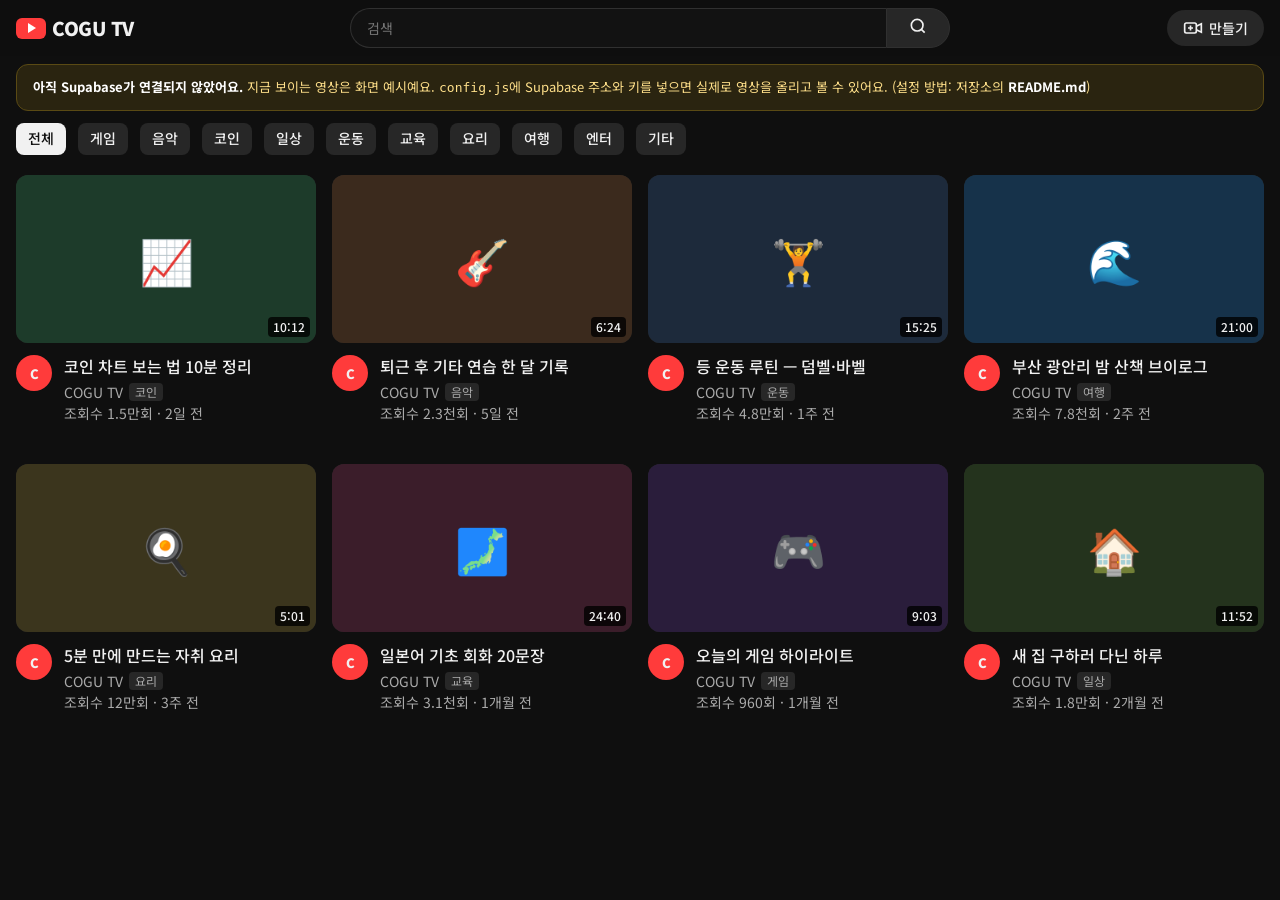
==== commit ddca9f4a: "레퍼럴 페이지를 유튜브 같은 영상 사이트(COGU TV)로 교체 - 홈: 영상 목록, 검색, 카테고리 - 시청: 영상 재생, 조회수, 다음 영상 - 스튜디오: 주인 로그인, 업로드" ====
--- a/index.html
+++ b/index.html
@@ -1,610 +1,91 @@
 <!doctype html>
-<html lang="ko" data-theme="dark">
+<html lang="ko">
 <head>
 <meta charset="utf-8">
 <meta name="viewport" content="width=device-width,initial-scale=1,viewport-fit=cover">
-<title>COGU · 거래 수수료 페이백</title>
-<meta name="description" content="COGU 추천 코드로 가입하고 거래소 수수료를 매일 돌려받으세요.">
+<title>{SITE}</title>
+<meta name="description" content="영상을 올리고 보는 곳">
 <link rel="preconnect" href="https://fonts.googleapis.com">
 <link rel="preconnect" href="https://fonts.gstatic.com" crossorigin>
-<link rel="stylesheet" href="https://fonts.googleapis.com/css2?family=Black+Han+Sans&family=JetBrains+Mono:wght@500;700&family=Noto+Sans+KR:wght@400;500;700;900&display=swap">
-<style>
-:root{
-  --bg:#0B0D0C; --surface:#141715; --sunk:#1B1F1C; --ink:#EEF2EC; --muted:#8E978F; --line:#272C28;
-  --lime:#C6F135; --lime-ink:#0B0D0C; --acc:#C6F135; --hot:#FF6B3D; --up:#3DDC97;
-  --f-disp:"Black Han Sans","Noto Sans KR","Apple SD Gothic Neo","Malgun Gothic",sans-serif;
-  --f-body:"Noto Sans KR","Apple SD Gothic Neo","Malgun Gothic",system-ui,sans-serif;
-  --f-num:"JetBrains Mono","Noto Sans KR",ui-monospace,monospace;
-  --wrap:1200px; color-scheme:dark;
-}
-:root[data-theme="light"]{
-  --bg:#F3F4EF; --surface:#FFFFFF; --sunk:#EBEDE5; --ink:#111311; --muted:#5C635C; --line:#DADED3;
-  --acc:#4A7300; --up:#0E8A57; color-scheme:light;
-}
-*{box-sizing:border-box}
-html{scroll-behavior:smooth;scroll-padding-top:80px}
-body{margin:0;background:var(--bg);color:var(--ink);font-family:var(--f-body);font-size:15px;line-height:1.6;-webkit-font-smoothing:antialiased}
-a{color:inherit}
-button{font:inherit;color:inherit}
-:focus-visible{outline:2px solid var(--acc);outline-offset:2px;border-radius:6px}
-.wrap{max-width:var(--wrap);margin:0 auto;padding-inline:max(16px,env(safe-area-inset-left,0px))}
-.num{font-family:var(--f-num);font-variant-numeric:tabular-nums}
-.tag{font-family:var(--f-num);font-size:12px;font-weight:700;letter-spacing:.08em;color:var(--acc)}
-h1,h2,h3{font-family:var(--f-disp);font-weight:400;margin:0;letter-spacing:-.01em;text-wrap:balance}
-h2{font-size:clamp(28px,3.6vw,40px);line-height:1.15;margin-top:8px}
-.sec{padding-block:72px}
-.sec-head{display:flex;justify-content:space-between;align-items:flex-end;gap:16px;flex-wrap:wrap;margin-bottom:28px}
-.sec-head p{margin:8px 0 0;color:var(--muted);max-width:58ch}
-.btn{display:inline-flex;align-items:center;justify-content:center;gap:6px;font-weight:700;font-size:14px;padding:11px 18px;border-radius:12px;text-decoration:none;border:1px solid transparent;cursor:pointer;white-space:nowrap}
-.btn-lime{background:var(--lime);color:var(--lime-ink)}
-.btn-lime:hover{filter:brightness(1.06)}
-.btn-line{background:transparent;border-color:var(--line);color:var(--ink)}
-.btn-line:hover{border-color:var(--muted)}
-
-/* header */
-header{position:sticky;top:0;z-index:20;background:color-mix(in srgb,var(--bg) 88%,transparent);backdrop-filter:blur(12px);border-bottom:1px solid var(--line)}
-.nav{display:flex;align-items:center;gap:24px;height:64px}
-.logo{display:flex;align-items:center;gap:10px;text-decoration:none}
-.logo-mark{width:34px;height:34px;border-radius:9px;background:var(--lime);color:var(--lime-ink);display:grid;place-items:center;font-family:var(--f-disp);font-size:20px;transform:rotate(-6deg)}
-.logo-word{font-family:var(--f-disp);font-size:24px;letter-spacing:.04em}
-.menu{display:flex;gap:2px}
-.menu a{text-decoration:none;font-size:14px;font-weight:500;color:var(--muted);padding:8px 11px;border-radius:9px}
-.menu a:hover{color:var(--ink);background:var(--sunk)}
-.nav-r{margin-left:auto;display:flex;gap:8px;align-items:center}
-.icon-btn{width:40px;height:40px;border-radius:11px;border:1px solid var(--line);background:var(--surface);display:grid;place-items:center;cursor:pointer}
-#menuBtn{display:none}
-.mmenu{display:none;padding-block:6px 12px}
-.mmenu a{display:block;padding:12px 2px;text-decoration:none;font-weight:500;border-bottom:1px solid var(--line)}
-@media (max-width:960px){.menu,.nav-r .btn{display:none}#menuBtn{display:grid}.mmenu.open{display:block}}
-
-/* ticker */
-.ticker{overflow:hidden;border-bottom:1px solid var(--line);background:var(--surface)}
-.ticker-in{display:flex;gap:44px;width:max-content;padding-block:10px;animation:roll 40s linear infinite;font-size:13px}
-.ticker-in span{white-space:nowrap;color:var(--muted)}
-.ticker-in b{font-family:var(--f-num);color:var(--acc);margin-left:8px}
-.ticker-in i{font-style:normal;color:var(--up);margin-left:6px;font-family:var(--f-num)}
-@keyframes roll{to{transform:translateX(-50%)}}
-@media (prefers-reduced-motion:reduce){.ticker-in{animation:none}}
-
-/* hero */
-.hero{padding-block:64px 40px;position:relative;overflow:hidden}
-.hero::before{content:"";position:absolute;inset:-40% -10% auto auto;width:640px;height:640px;background:radial-gradient(closest-side,color-mix(in srgb,var(--lime) 18%,transparent),transparent);pointer-events:none}
-.hero-grid{display:grid;grid-template-columns:1.15fr .85fr;gap:48px;align-items:center;position:relative}
-.hero h1{font-size:clamp(42px,6.4vw,78px);line-height:1.02}
-.hero h1 em{font-style:normal;color:var(--lime-ink);background:var(--lime);padding:0 10px;border-radius:10px;display:inline-block;transform:rotate(-1.5deg)}
-.lead{font-size:17px;color:var(--muted);max-width:46ch;margin:22px 0 28px}
-.hero-cta{display:flex;gap:10px;flex-wrap:wrap}
-.stats{display:flex;gap:32px;margin-top:36px;flex-wrap:wrap}
-.stats div{display:flex;flex-direction:column}
-.stats b{font-family:var(--f-num);font-size:26px;font-weight:700}
-.stats span{font-size:13px;color:var(--muted)}
-.rank{background:var(--surface);border:1px solid var(--line);border-radius:22px;padding:22px}
-.rank-h{display:flex;justify-content:space-between;align-items:center;margin-bottom:14px}
-.rank-h h3{font-family:var(--f-body);font-weight:700;font-size:16px}
-.live{display:inline-flex;align-items:center;gap:6px;font-size:12px;font-weight:700;color:var(--up)}
-.live::before{content:"";width:7px;height:7px;border-radius:50%;background:var(--up);box-shadow:0 0 0 4px color-mix(in srgb,var(--up) 25%,transparent)}
-.rank ol{list-style:none;margin:0;padding:0;display:flex;flex-direction:column;gap:10px}
-.rank li{display:grid;grid-template-columns:22px 120px 1fr 52px;align-items:center;gap:10px;font-size:14px}
-.rank .no{font-family:var(--f-num);color:var(--muted);font-size:12px}
-.rank .nm{display:flex;align-items:center;gap:8px;font-weight:700;min-width:0}
-.rank .tr{height:8px;background:var(--sunk);border-radius:99px;overflow:hidden}
-.rank .tr i{display:block;height:100%;background:var(--muted);border-radius:99px}
-.rank li:first-child .tr i{background:var(--lime)}
-.rank .pv{text-align:right;font-family:var(--f-num);font-weight:700}
-@media (max-width:960px){.hero-grid{grid-template-columns:1fr}}
-@media (max-width:420px){.rank li{grid-template-columns:18px 96px 1fr 44px;font-size:13px}}
-
-.mono{width:36px;height:36px;border-radius:10px;display:grid;place-items:center;font-weight:900;font-size:12px;flex:none;letter-spacing:-.02em}
-.mono.s{width:24px;height:24px;border-radius:7px;font-size:9px}
-
-/* exchanges */
-.xgrid{display:grid;grid-template-columns:repeat(3,1fr);gap:16px}
-@media (max-width:960px){.xgrid{grid-template-columns:repeat(2,1fr)}}
-@media (max-width:640px){.xgrid{grid-template-columns:1fr}}
-.xc{background:var(--surface);border:1px solid var(--line);border-radius:20px;padding:20px;display:flex;flex-direction:column;gap:16px;position:relative}
-.xc.pick{border-color:var(--lime);box-shadow:0 0 0 1px var(--lime) inset}
-.xc-top{display:flex;align-items:center;gap:12px}
-.xc-top b{font-size:17px;display:block;line-height:1.2}
-.xc-top small{color:var(--muted);font-size:12px}
-.badge{position:absolute;top:18px;right:18px;font-size:11px;font-weight:900;background:var(--lime);color:var(--lime-ink);padding:3px 9px;border-radius:7px}
-.xc-pb{display:flex;align-items:baseline;gap:6px}
-.xc-pb .big{font-family:var(--f-disp);font-size:56px;line-height:.9;color:var(--acc)}
-.xc-pb .pc{font-family:var(--f-disp);font-size:26px;color:var(--acc)}
-.xc-pb small{color:var(--muted);font-size:13px;margin-left:4px}
-.fees{display:grid;grid-template-columns:1fr 1fr;gap:8px}
-.fees div{background:var(--sunk);border-radius:12px;padding:10px 12px}
-.fees span{display:block;font-size:11px;color:var(--muted)}
-.fees s{font-family:var(--f-num);font-size:12px;color:var(--muted);margin-right:6px}
-.fees b{font-family:var(--f-num);font-size:15px}
-.meta{display:flex;flex-wrap:wrap;gap:6px;font-size:12px}
-.meta span{border:1px solid var(--line);border-radius:99px;padding:3px 9px;color:var(--muted)}
-.meta .ok{color:var(--up);border-color:color-mix(in srgb,var(--up) 40%,var(--line))}
-.code{display:flex;align-items:center;justify-content:space-between;gap:10px;border:1.5px dashed var(--muted);border-radius:12px;padding:9px 9px 9px 14px;background:transparent;cursor:pointer;width:100%;text-align:left}
-.code:hover{border-color:var(--acc);border-style:solid}
-.code .lb{font-size:11px;color:var(--muted);display:block}
-.code .cv{font-family:var(--f-num);font-weight:700;font-size:16px}
-.code em{font-style:normal;font-size:12px;font-weight:700;background:var(--sunk);padding:5px 10px;border-radius:8px}
-.code.copied em{background:var(--up);color:#06150e}
-.xc-act{display:grid;grid-template-columns:1fr auto;gap:8px;margin-top:auto}
-.note{font-size:12px;color:var(--muted);margin-top:14px}
-
-/* calculator */
-.calc{display:grid;grid-template-columns:.9fr 1.1fr;gap:20px}
-@media (max-width:960px){.calc{grid-template-columns:1fr}}
-.panel{background:var(--surface);border:1px solid var(--line);border-radius:22px;padding:24px;min-width:0}
-.seg{display:inline-flex;background:var(--sunk);border-radius:11px;padding:3px;border:1px solid var(--line)}
-.seg button{border:0;background:none;padding:7px 14px;border-radius:9px;font-size:13px;font-weight:700;color:var(--muted);cursor:pointer}
-.seg button[aria-pressed="true"]{background:var(--lime);color:var(--lime-ink)}
-.fld{margin-top:22px}
-.fld label{font-size:13px;color:var(--muted);display:block;margin-bottom:6px}
-.vrow{display:flex;align-items:baseline;gap:8px}
-.vin{font-family:var(--f-num);font-size:34px;font-weight:700;width:100%;max-width:260px;border:0;border-bottom:2px solid var(--line);background:transparent;color:var(--ink);padding:2px 0}
-.vin:focus{outline:none;border-bottom-color:var(--acc)}
-.vrow span{font-family:var(--f-num);color:var(--muted)}
-input[type=range]{width:100%;margin-top:16px;accent-color:var(--lime)}
-.presets{display:flex;gap:6px;flex-wrap:wrap;margin-top:10px}
-.presets button{border:1px solid var(--line);background:transparent;border-radius:99px;font-family:var(--f-num);font-size:12px;font-weight:700;padding:5px 12px;cursor:pointer}
-.presets button:hover{border-color:var(--acc);color:var(--acc)}
-.best{margin-top:24px;background:var(--lime);color:var(--lime-ink);border-radius:16px;padding:18px}
-.best small{font-size:12px;font-weight:700;opacity:.75}
-.best .bn{font-family:var(--f-disp);font-size:24px;margin:2px 0 8px}
-.best .row{display:flex;justify-content:space-between;gap:10px;flex-wrap:wrap;font-weight:700}
-.best .row b{font-family:var(--f-num);font-size:22px}
-.bars{display:flex;flex-direction:column;gap:12px}
-.bar{display:grid;grid-template-columns:112px 1fr 128px;align-items:center;gap:12px;font-size:14px}
-.bar .nm{display:flex;align-items:center;gap:8px;font-weight:700;min-width:0}
-.bar .tr{height:12px;background:var(--sunk);border-radius:99px;overflow:hidden}
-.bar .tr i{display:block;height:100%;background:var(--muted);border-radius:99px;transition:width .35s ease}
-.bar.top .tr i{background:var(--lime)}
-.bar .v{text-align:right;font-family:var(--f-num);font-weight:700}
-.bar .v small{color:var(--muted);font-weight:500}
-.calc-note{font-size:12px;color:var(--muted);border-top:1px dashed var(--line);margin-top:18px;padding-top:12px}
-@media (max-width:420px){.bar{grid-template-columns:84px 1fr 100px;font-size:12px}}
-
-/* how */
-.how{display:grid;grid-template-columns:repeat(3,1fr);gap:16px;counter-reset:h}
-@media (max-width:760px){.how{grid-template-columns:1fr}}
-.how li{list-style:none;background:var(--surface);border:1px solid var(--line);border-radius:20px;padding:22px;counter-increment:h}
-.how li::before{content:"0" counter(h);font-family:var(--f-num);font-weight:700;font-size:13px;color:var(--acc);display:block;margin-bottom:12px}
-.how b{font-size:18px;display:block;margin-bottom:6px}
-.how span{color:var(--muted);font-size:14px}
-.how-wrap{padding:0;margin:0}
-
-/* events */
-.chips{display:flex;gap:6px;flex-wrap:wrap;margin-bottom:20px}
-.chips button{border:1px solid var(--line);background:transparent;border-radius:99px;padding:7px 15px;font-size:13px;font-weight:700;cursor:pointer;color:var(--muted)}
-.chips button[aria-pressed="true"]{background:var(--ink);color:var(--bg);border-color:var(--ink)}
-.evs{display:grid;grid-template-columns:repeat(auto-fill,minmax(270px,1fr));gap:14px}
-.ev{background:var(--surface);border:1px solid var(--line);border-radius:18px;padding:20px;display:flex;flex-direction:column;gap:10px;text-decoration:none;transition:transform .15s ease,border-color .15s ease}
-.ev:hover{transform:translateY(-3px);border-color:var(--acc)}
-.ev-t{display:flex;justify-content:space-between;align-items:center;gap:8px}
-.ev-x{display:flex;align-items:center;gap:8px;font-size:13px;font-weight:700}
-.ty{font-size:11px;font-weight:900;padding:3px 8px;border-radius:6px}
-.ty.comp{background:color-mix(in srgb,var(--hot) 18%,transparent);color:var(--hot)}
-.ty.new{background:color-mix(in srgb,var(--up) 18%,transparent);color:var(--up)}
-.ev h3{font-family:var(--f-body);font-weight:700;font-size:15px;line-height:1.4}
-.ev .prize{font-family:var(--f-disp);font-size:30px;line-height:1.05}
-.ev dl{display:grid;grid-template-columns:auto 1fr;gap:3px 12px;margin:0;font-size:12.5px}
-.ev dt{color:var(--muted)}
-.ev dd{margin:0;font-weight:500}
-.ev .ft{display:flex;justify-content:space-between;align-items:center;margin-top:auto;font-size:13px;font-weight:700}
-.ev .ft .go{color:var(--acc)}
-.dday{font-family:var(--f-num);font-size:12px;color:var(--muted)}
-.dday.soon{color:var(--hot)}
-
-/* schedule + faq */
-.two{display:grid;grid-template-columns:1fr 1fr;gap:20px}
-@media (max-width:960px){.two{grid-template-columns:1fr}}
-.panel h2{font-size:28px}
-.sched{width:100%;border-collapse:collapse;margin-top:16px;font-size:14px}
-.sched td{padding:12px 4px;border-top:1px solid var(--line)}
-.sched td:last-child{text-align:right}
-.st{display:inline-flex;align-items:center;gap:6px;font-size:12px;font-weight:700;color:var(--up)}
-.st::before{content:"";width:7px;height:7px;border-radius:50%;background:var(--up)}
-.faq{display:flex;flex-direction:column;gap:8px;margin-top:16px}
-.faq details{border:1px solid var(--line);border-radius:12px;padding:0 16px;background:var(--bg)}
-.faq summary{cursor:pointer;list-style:none;padding:14px 0;font-weight:700;display:flex;justify-content:space-between;gap:12px}
-.faq summary::-webkit-details-marker{display:none}
-.faq summary::after{content:"+";font-family:var(--f-num);color:var(--acc);font-size:18px;line-height:1}
-.faq details[open] summary::after{content:"−"}
-.faq p{margin:0 0 14px;color:var(--muted);font-size:14px}
-.warn{font-size:12.5px;color:var(--muted);background:var(--sunk);border-radius:10px;padding:10px 12px;margin-top:16px}
-
-/* channels */
-.cta{background:var(--lime);color:var(--lime-ink);border-radius:26px;padding:36px;display:flex;justify-content:space-between;align-items:center;gap:24px;flex-wrap:wrap}
-.cta h2{font-size:clamp(28px,3.4vw,40px);margin:0}
-.cta p{margin:8px 0 0;font-weight:500;opacity:.8}
-.chs{display:flex;gap:8px;flex-wrap:wrap}
-.chs a{background:var(--lime-ink);color:var(--lime);text-decoration:none;font-weight:700;padding:12px 18px;border-radius:12px;font-size:14px}
-footer{padding-block:44px 64px;color:var(--muted);font-size:13px}
-.foot{display:flex;justify-content:space-between;gap:24px;flex-wrap:wrap;border-top:1px solid var(--line);padding-top:28px}
-.foot nav{display:flex;gap:16px;flex-wrap:wrap}
-.foot nav a{text-decoration:none}
-.foot nav a:hover{color:var(--ink)}
-
-/* guide dialog */
-dialog{border:1px solid var(--line);border-radius:22px;background:var(--surface);color:var(--ink);padding:0;width:min(520px,calc(100vw - 32px));max-height:calc(100dvh - 40px)}
-dialog::backdrop{background:rgba(0,0,0,.6)}
-.dg{padding:24px}
-.dg-h{display:flex;align-items:center;gap:12px}
-.dg-h h3{font-family:var(--f-body);font-weight:900;font-size:19px}
-.dg-h .icon-btn{margin-left:auto}
-.dg .seg{margin-top:18px}
-.steps{list-style:none;padding:0;margin:18px 0 0;display:flex;flex-direction:column;gap:14px;counter-reset:s}
-.steps li{display:grid;grid-template-columns:30px 1fr;gap:12px;counter-increment:s}
-.steps li::before{content:counter(s);width:30px;height:30px;border-radius:9px;background:var(--sunk);color:var(--acc);display:grid;place-items:center;font-family:var(--f-num);font-weight:700;font-size:13px}
-.steps b{display:block}
-.steps span{color:var(--muted);font-size:13.5px}
-.dg-act{display:grid;grid-template-columns:1fr 1fr;gap:8px;margin-top:20px}
-
-.fab{position:fixed;right:calc(18px + env(safe-area-inset-right,0px));bottom:calc(18px + env(safe-area-inset-bottom,0px));z-index:15;background:var(--lime);color:var(--lime-ink);text-decoration:none;font-weight:900;font-size:14px;padding:13px 18px;border-radius:99px;box-shadow:0 12px 28px -10px rgba(0,0,0,.6);display:flex;align-items:center;gap:8px}
-.toast{position:fixed;left:50%;bottom:calc(84px + env(safe-area-inset-bottom,0px));transform:translateX(-50%);background:var(--ink);color:var(--bg);padding:10px 16px;border-radius:10px;font-size:13px;font-weight:700;z-index:30}
-</style>
+<link rel="stylesheet" href="https://fonts.googleapis.com/css2?family=Noto+Sans+KR:wght@400;500;700;900&display=swap">
+<link rel="stylesheet" href="styles.css">
+<link rel="icon" href="data:image/svg+xml,<svg xmlns='http://www.w3.org/2000/svg' viewBox='0 0 32 32'><rect x='1' y='6' width='30' height='21' rx='6' fill='%23ff3b3b'/><path d='M13 11v11l9-5.5z' fill='white'/></svg>">
 </head>
 <body>
-
-<header>
-  <div class="wrap">
-    <div class="nav">
-      <a class="logo" href="#top" aria-label="COGU 홈"><span class="logo-mark">구</span><span class="logo-word">COGU</span></a>
-      <nav class="menu" aria-label="주요 메뉴">
-        <a href="#exchanges">거래소 혜택</a>
-        <a href="#calc">페이백 계산기</a>
-        <a href="#how">이용 방법</a>
-        <a href="#events">이벤트·대회</a>
-        <a href="#info">지급·FAQ</a>
-      </nav>
-      <div class="nav-r">
-        <button class="icon-btn" id="themeBtn" aria-label="밝은 화면/어두운 화면 바꾸기">
-          <svg width="18" height="18" viewBox="0 0 24 24" fill="none" stroke="currentColor" stroke-width="2" stroke-linecap="round"><circle cx="12" cy="12" r="4"/><path d="M12 2v2M12 20v2M4.9 4.9l1.4 1.4M17.7 17.7l1.4 1.4M2 12h2M20 12h2M4.9 19.1l1.4-1.4M17.7 6.3l1.4-1.4"/></svg>
-        </button>
-        <a class="btn btn-lime" href="#exchanges">페이백 받고 가입하기</a>
-        <button class="icon-btn" id="menuBtn" aria-label="메뉴 열기" aria-expanded="false">
-          <svg width="18" height="18" viewBox="0 0 24 24" fill="none" stroke="currentColor" stroke-width="2" stroke-linecap="round"><path d="M4 7h16M4 12h16M4 17h16"/></svg>
-        </button>
-      </div>
-    </div>
-    <nav class="mmenu" id="mmenu" aria-label="모바일 메뉴">
-      <a href="#exchanges">거래소 혜택</a><a href="#calc">페이백 계산기</a><a href="#how">이용 방법</a><a href="#events">이벤트·대회</a><a href="#info">지급·FAQ</a>
-    </nav>
-  </div>
-</header>
-
-<div class="ticker" aria-hidden="true"><div class="ticker-in" id="ticker"></div></div>
-
-<main id="top">
-  <section class="hero">
-    <div class="wrap hero-grid">
-      <div>
-        <div class="tag">// TRADING FEE PAYBACK</div>
-        <h1 style="margin-top:14px">낸 수수료,<br><em>다시 받아가세요</em></h1>
-        <p class="lead">COGU 추천 코드로 거래소에 가입하면, 거래할 때마다 낸 수수료의 일부가 자동으로 내 지갑에 돌아옵니다. 거래 방식은 그대로, 비용만 줄어듭니다.</p>
-        <div class="hero-cta">
-          <a class="btn btn-lime" href="#exchanges">거래소 고르기</a>
-          <a class="btn btn-line" href="#calc">얼마나 받는지 계산</a>
-        </div>
-        <div class="stats">
-          <div><b id="sMax">-</b><span>최대 페이백</span></div>
-          <div><b id="sCount">-</b><span>제휴 거래소</span></div>
-          <div><b>업비트·빗썸</b><span>입출금 연결</span></div>
-        </div>
-      </div>
-      <aside class="rank" aria-label="페이백 순위">
-        <div class="rank-h"><h3>거래소 페이백 순위</h3><span class="live">11월 기준</span></div>
-        <ol id="rank"></ol>
-      </aside>
-    </div>
-  </section>
-
-  <section class="sec" id="exchanges" style="padding-top:32px">
-    <div class="wrap">
-      <div class="sec-head">
-        <div>
-          <div class="tag">// EXCHANGES</div>
-          <h2>거래소별 혜택</h2>
-          <p>추천 코드를 눌러 복사한 뒤 가입 화면의 추천인(Referral) 칸에 붙여 넣으세요. 이미 계정이 있다면 가이드에서 추천인 변경 방법을 확인할 수 있습니다.</p>
-        </div>
-      </div>
-      <div class="xgrid" id="xgrid"></div>
-      <p class="note">선물(USDT-M) 기본 수수료 기준입니다. 취소선은 원래 수수료, 굵은 숫자는 페이백을 반영한 실질 수수료입니다.</p>
-    </div>
-  </section>
-
-  <section class="sec" id="calc" style="background:var(--surface);border-block:1px solid var(--line)">
-    <div class="wrap">
-      <div class="sec-head">
-        <div>
-          <div class="tag">// CALCULATOR</div>
-          <h2>한 달에 얼마나 돌려받을까</h2>
-          <p>한 달 선물 거래량을 넣으면 거래소별로 돌려받는 금액을 바로 비교해 드립니다.</p>
-        </div>
-      </div>
-      <div class="calc">
-        <div class="panel" style="background:var(--bg)">
-          <div class="seg" role="group" aria-label="주문 방식">
-            <button id="mTaker" aria-pressed="true">시장가</button>
-            <button id="mMaker" aria-pressed="false">지정가</button>
-          </div>
-          <div class="fld">
-            <label for="vin">한 달 거래량</label>
-            <div class="vrow"><input class="vin" id="vin" inputmode="numeric" value="500,000"><span>USDT</span></div>
-            <input type="range" id="vrange" min="10000" max="5000000" step="10000" value="500000" aria-label="거래량 조절">
-            <div class="presets">
-              <button data-v="100000">10만</button><button data-v="500000">50만</button><button data-v="1000000">100만</button><button data-v="3000000">300만</button>
-            </div>
-          </div>
-          <div class="best">
-            <small>가장 많이 돌려받는 곳</small>
-            <div class="bn" id="bestName">-</div>
-            <div class="row"><span>한 달 <b id="bestM">0</b> USDT</span><span>1년 <b id="bestY">0</b> USDT</span></div>
-          </div>
-        </div>
-        <div class="panel" style="background:var(--bg)">
-          <div class="bars" id="bars"></div>
-          <div class="calc-note">선물 기본 수수료 × 페이백 비율로 계산한 예상치입니다. 실제 지급액은 거래소 정책과 VIP 등급에 따라 달라질 수 있습니다.</div>
-        </div>
-      </div>
-    </div>
-  </section>
-
-  <section class="sec" id="how">
-    <div class="wrap">
-      <div class="sec-head"><div><div class="tag">// HOW IT WORKS</div><h2>이렇게 돌려받아요</h2></div></div>
-      <ol class="how how-wrap">
-        <li><b>추천 코드 복사</b><span>거래소 카드에서 COGU 추천 코드를 누르면 바로 복사됩니다.</span></li>
-        <li><b>가입하고 본인 인증</b><span>가입 화면에 코드를 넣고, 본인 명의로 인증(KYC)을 마칩니다.</span></li>
-        <li><b>거래하면 자동 지급</b><span>거래할 때마다 수수료 일부가 정해진 시간에 거래소 지갑으로 들어옵니다.</span></li>
-      </ol>
-    </div>
-  </section>
-
-  <section class="sec" id="events" style="padding-top:0">
-    <div class="wrap">
-      <div class="sec-head">
-        <div>
-          <div class="tag">// EVENTS</div>
-          <h2>진행 중인 이벤트·대회</h2>
-          <p>신규 가입 혜택과 거래 대회를 모았습니다. 끝난 이벤트는 자동으로 빠집니다.</p>
-        </div>
-      </div>
-      <div class="chips" id="chips" role="group" aria-label="이벤트 필터"></div>
-      <div class="evs" id="evs"></div>
-    </div>
-  </section>
-
-  <section class="sec" id="info" style="padding-top:0">
-    <div class="wrap two">
-      <div class="panel">
-        <div class="tag">// PAYBACK TIME</div>
-        <h2>페이백 지급 시간</h2>
-        <table class="sched"><tbody id="sched"></tbody></table>
-        <p class="warn">거래소 점검이나 정책 변경으로 늦어질 수 있습니다. 24시간 넘게 들어오지 않으면 UID와 함께 상담 채널로 알려 주세요.</p>
-      </div>
-      <div class="panel">
-        <div class="tag">// FAQ</div>
-        <h2>자주 묻는 질문</h2>
-        <div class="faq">
-          <details open><summary>페이백이 뭔가요?</summary><p>거래소는 추천 코드로 가입한 회원의 수수료 일부를 추천인에게 지급합니다. COGU는 그 몫을 회원님께 다시 돌려드립니다.</p></details>
-          <details><summary>안전한가요?</summary><p>모든 혜택은 각 거래소의 공식 추천 프로그램으로 지급됩니다. COGU는 계정 비밀번호나 자산에 접근하지 않고, 그런 정보를 요청하지도 않습니다.</p></details>
-          <details><summary>이미 다른 추천인으로 가입했어요.</summary><p>일부 거래소는 고객센터를 통해 추천인 변경이 가능합니다. 거래소 카드의 ‘가이드’에서 ‘기존 계정’ 탭을 확인해 주세요.</p></details>
-          <details><summary>페이백은 어디로 들어오나요?</summary><p>가입한 거래소 계정의 지갑으로 직접 들어옵니다. 지급 주기는 왼쪽 표를 확인해 주세요.</p></details>
-          <details><summary>가입할 때 주의할 점은요?</summary><p>반드시 본인 명의로 가입하고 본인 인증을 완료해 주세요. 타인 명의 계정은 페이백이 제한되고 계정이 정지될 수 있습니다.</p></details>
-        </div>
-      </div>
-    </div>
-  </section>
-
-  <section class="sec" style="padding-top:0">
-    <div class="wrap">
-      <div class="cta">
-        <div>
-          <h2>궁금한 건 바로 물어보세요</h2>
-          <p>가입, 본인 인증, 페이백 확인까지 1:1로 도와드립니다.</p>
-        </div>
-        <div class="chs" id="chs"></div>
-      </div>
-    </div>
-  </section>
+<header class="topbar" id="topbar"></header>
+<nav class="chips" id="chips" aria-label="카테고리"></nav>
+<main class="page">
+  <div class="grid" id="grid"></div>
+  <div class="empty hidden" id="empty"></div>
 </main>
 
-<footer>
-  <div class="wrap foot">
-    <div>
-      <a class="logo" href="#top"><span class="logo-mark" style="width:28px;height:28px;font-size:16px">구</span><span class="logo-word" style="font-size:20px">COGU</span></a>
-      <p style="max-width:60ch;margin-top:12px">가상자산 거래는 원금 손실 위험이 큽니다. 레버리지 거래는 특히 신중하게 결정하고, 본인 명의 계정만 사용해 주세요.</p>
-      <p>© 2026 COGU</p>
-    </div>
-    <nav aria-label="하단 메뉴"><a href="#exchanges">거래소 혜택</a><a href="#calc">계산기</a><a href="#events">이벤트</a><a href="#info">FAQ</a></nav>
-  </div>
-</footer>
+<script type="module">
+import { sb, CONFIGURED, DEMO, CATEGORIES, esc, renderTopbar, renderNotice, cardHTML, skeletonHTML } from "./app.js";
 
-<a class="fab" id="fab" href="#" target="_blank" rel="noopener">
-  <svg width="16" height="16" viewBox="0 0 24 24" fill="currentColor"><path d="M21.5 3.6 2.9 10.8c-1 .4-1 1.6.1 1.9l4.7 1.5 1.8 5.6c.3.8 1.3 1 1.9.4l2.6-2.5 4.9 3.6c.7.5 1.6.1 1.8-.7l3.2-15.1c.2-1-.7-1.8-1.7-1.4zM9.7 14.3l8.6-7.6-6.9 8.7-.3 3.3-1.4-4.4z"/></svg>
-  상담하기
-</a>
-<div class="toast" id="toast" hidden></div>
+const params = new URLSearchParams(location.search);
+const query = (params.get("q") || "").trim();
+let category = params.get("c") || "전체";
 
-<dialog id="guide" aria-labelledby="gTitle">
-  <div class="dg">
-    <div class="dg-h"><span id="gMono"></span><h3 id="gTitle">가이드</h3><button class="icon-btn" id="gClose" aria-label="닫기">✕</button></div>
-    <div class="seg" role="group" aria-label="가이드 종류">
-      <button id="gNew" aria-pressed="true">신규 가입</button>
-      <button id="gOld" aria-pressed="false">기존 계정</button>
-    </div>
-    <ol class="steps" id="gSteps"></ol>
-    <div class="dg-act"><button class="btn btn-line" id="gCopy">코드 복사</button><a class="btn btn-lime" id="gJoin" href="#" target="_blank" rel="noopener">가입하러 가기</a></div>
-  </div>
-</dialog>
+renderTopbar({ query });
+renderNotice(document.getElementById("chips"));
 
-<script>
-/* =========================================================
-   여기만 고치면 사이트 내용이 바뀝니다
-   - payback: 페이백 비율(%)   - code: 내 추천 코드
-   - link: 내 추천 가입 링크   - maker/taker: 기본 수수료(%)
-   - schedule: 페이백 지급 시간  - pick:true 를 넣으면 '추천' 표시
-   ========================================================= */
-const EXCHANGES = [
-  {id:"gate",    name:"Gate",    ko:"게이트",   color:"#2354E6", fg:"#fff",    payback:70, maker:0.02, taker:0.05,  code:"COGU",   link:"https://www.gate.com/",                    schedule:"매일 오전", pick:true},
-  {id:"toobit",  name:"Toobit",  ko:"투빗",     color:"#2B2F36", fg:"#fff",    payback:60, maker:0.02, taker:0.06,  code:"cogu",   link:"https://www.toobit.com/",                  schedule:"거래 후 약 1시간"},
-  {id:"bitget",  name:"Bitget",  ko:"비트겟",   color:"#00C7D4", fg:"#062a2c", payback:50, maker:0.02, taker:0.06,  code:"COGU",   link:"https://www.bitget.com/",                  schedule:"다음 날 오후"},
-  {id:"bybit",   name:"Bybit",   ko:"바이비트", color:"#17181E", fg:"#F7A600", payback:20, maker:0.02, taker:0.055, code:"122998", link:"https://www.bybit.com/invite?ref=122998", schedule:"매주 월요일"},
-  {id:"okx",     name:"OKX",     ko:"OKX",      color:"#000000", fg:"#fff",    payback:20, maker:0.02, taker:0.05,  code:"COGU",   link:"https://www.okx.com/",                     schedule:"약 1시간 단위"},
-  {id:"binance", name:"Binance", ko:"바이낸스", color:"#F0B90B", fg:"#1E2026", payback:10, maker:0.02, taker:0.05,  code:"COGU",   link:"https://www.binance.com/",                 schedule:"거래 후 약 1시간"}
-];
+const chips = document.getElementById("chips");
+const grid = document.getElementById("grid");
+const empty = document.getElementById("empty");
 
-/* 이벤트: type은 "comp"(대회) 또는 "new"(신규 가입) / end 날짜가 지나면 자동으로 숨겨집니다 */
-const EVENTS = [
-  {ex:"gate",    type:"comp", title:"11월 선물 개인 거래 대회", prize:"$100,000", start:"2026-11-01", end:"2026-11-30", cond:[["참가 조건","선물 자산 $200 이상"],["거래량","$100,000 이상"]], link:"https://www.gate.com/"},
-  {ex:"toobit",  type:"new",  title:"신규 가입 미션 리워드",     prize:"최대 $500", start:"2026-11-01", end:"2026-12-31", cond:[["대상","신규 가입자"],["방식","미션 달성 시 바우처"]], link:"https://www.toobit.com/"},
-  {ex:"bitget",  type:"comp", title:"11월 개인 트레이딩 대회",   prize:"$50,000",   start:"2026-11-01", end:"2026-11-30", cond:[["참가 조건","선물 자산 $100 이상"],["거래량","$200,000 이상"]], link:"https://www.bitget.com/"},
-  {ex:"bybit",   type:"new",  title:"첫 입금 리워드",            prize:"20 USDT",   start:"2026-11-03", end:"2026-11-30", cond:[["조건","100 USDT 이상 입금"],["인원","선착순 지급"]], link:"https://www.bybit.com/invite?ref=122998"},
-  {ex:"okx",     type:"new",  title:"입금·거래 리워드",          prize:"최대 $200", start:"2026-11-01", end:"2026-11-30", cond:[["대상","신규 가입자"],["방식","입금 후 거래 미션"]], link:"https://www.okx.com/"},
-  {ex:"binance", type:"comp", title:"선물 거래량 챌린지",        prize:"$20,000",   start:"2026-11-10", end:"2026-12-10", cond:[["거래량","$50,000 이상"],["참가","신청 필요"]], link:"https://www.binance.com/"}
-];
+function drawChips() {
+  chips.innerHTML = ["전체", ...CATEGORIES]
+    .map((c) => `<button class="chip ${c === category ? "on" : ""}" data-c="${esc(c)}">${esc(c)}</button>`)
+    .join("");
+}
+chips.addEventListener("click", (e) => {
+  const b = e.target.closest(".chip");
+  if (!b) return;
+  category = b.dataset.c;
+  const u = new URL(location.href);
+  category === "전체" ? u.searchParams.delete("c") : u.searchParams.set("c", category);
+  history.replaceState(null, "", u);
+  drawChips();
+  load();
+});
 
-/* 기존 계정 추천인 변경 방법 (거래소별) */
-const REF_STEPS = {
-  gate:   [["고객센터 채팅 열기","앱이나 웹 오른쪽 아래 고객센터를 엽니다."],["추천인 변경 요청","‘추천인 변경’을 요청하고 새 추천 코드를 전달합니다."],["완료 알리기","변경되면 COGU 상담 채널에 UID를 남겨 주세요."]],
-  toobit: [["고객센터 문의","Toobit 고객센터에 추천인 변경을 요청합니다."],["코드 전달","새 추천 코드와 본인 UID를 전달합니다."],["완료 알리기","처리 후 COGU 상담 채널에 UID를 남겨 주세요."]],
-  bitget: [["정책 확인","Bitget은 기존 계정의 추천인 변경을 제한하는 경우가 있습니다."],["고객센터 문의","가능 여부를 고객센터에서 먼저 확인합니다."],["상담 요청","어렵다면 COGU 상담 채널로 문의해 주세요."]],
-  bybit:  [["고객센터 문의","Bybit 고객센터에 추천인 변경 가능 여부를 묻습니다."],["코드 전달","가능하다면 새 추천 코드를 전달합니다."],["완료 알리기","처리 후 COGU 상담 채널에 UID를 남겨 주세요."]],
-  okx:    [["고객센터 문의","OKX 고객센터에 추천인 변경을 요청합니다."],["코드 전달","새 추천 코드와 UID를 전달합니다."],["완료 알리기","처리 후 COGU 상담 채널에 UID를 남겨 주세요."]],
-  binance:[["정책 확인","Binance는 추천인 변경 조건이 까다로운 편입니다."],["고객센터 문의","가능 여부를 고객센터에서 먼저 확인합니다."],["상담 요청","막히면 COGU 상담 채널로 문의해 주세요."]]
-};
-
-/* 상담·방송 채널: link를 비워 두면("") 사이트에 안 보입니다 */
-const CHANNELS = [
-  {name:"텔레그램 상담", link:"https://t.me/cogucoin"},
-  {name:"유튜브",        link:"https://www.youtube.com/@cogucoin"},
-  {name:"SOOP(숲)",      link:""},
-  {name:"치지직",        link:""}
-];
-/* ===================== 설정 끝 ===================== */
-
-const $ = s => document.querySelector(s);
-const byId = Object.fromEntries(EXCHANGES.map(e => [e.id, e]));
-const mono = (e, cls="mono") => `<span class="${cls}" style="background:${e.color};color:${e.fg}">${e.name.slice(0,2).toUpperCase()}</span>`;
-const pct = n => (+n.toFixed(4)) + "%";
-const won = n => Math.round(n).toLocaleString("ko-KR");
-function toast(m){const t=$("#toast");t.textContent=m;t.hidden=false;clearTimeout(toast.t);toast.t=setTimeout(()=>t.hidden=true,1800)}
-function copy(code, el){
-  const ok=()=>{toast(`추천 코드 ${code} 복사됨`); if(el){el.classList.add("copied");const em=el.querySelector("em");if(em){em.textContent="복사됨";setTimeout(()=>{el.classList.remove("copied");em.textContent="복사"},1600)}}};
-  try{navigator.clipboard.writeText(code).then(ok).catch(()=>toast(`코드: ${code} (길게 눌러 복사)`))}catch(_){toast(`코드: ${code} (길게 눌러 복사)`)}
+async function fetchVideos() {
+  if (!CONFIGURED) {
+    return DEMO.filter((v) =>
+      (category === "전체" || v.category === category) &&
+      (!query || v.title.toLowerCase().includes(query.toLowerCase())));
+  }
+  const client = await sb();
+  let q = client.from("videos").select("*").order("created_at", { ascending: false }).limit(200);
+  if (category !== "전체") q = q.eq("category", category);
+  if (query) q = q.ilike("title", `%${query.replace(/[%_,()\\]/g, " ")}%`);
+  const { data, error } = await q;
+  if (error) throw error;
+  return data;
 }
 
-/* theme */
-try{const t=localStorage.getItem("cogu-theme"); if(t) document.documentElement.dataset.theme=t}catch(_){}
-$("#themeBtn").addEventListener("click",()=>{
-  const r=document.documentElement, n=r.dataset.theme==="light"?"dark":"light"; r.dataset.theme=n;
-  try{localStorage.setItem("cogu-theme",n)}catch(_){}
-});
-$("#menuBtn").addEventListener("click",()=>{const m=$("#mmenu"),o=!m.classList.contains("open");m.classList.toggle("open",o);$("#menuBtn").setAttribute("aria-expanded",o)});
-$("#mmenu").addEventListener("click",e=>{if(e.target.tagName==="A"){$("#mmenu").classList.remove("open");$("#menuBtn").setAttribute("aria-expanded","false")}});
+async function load() {
+  grid.innerHTML = skeletonHTML();
+  empty.classList.add("hidden");
+  try {
+    const list = await fetchVideos();
+    grid.innerHTML = list.map((v) => cardHTML(v)).join("");
+    if (!list.length) {
+      empty.innerHTML = query
+        ? `<h2>'${esc(query)}' 검색 결과가 없어요</h2><p>다른 단어로 검색해 보세요.</p>`
+        : `<h2>아직 올라온 영상이 없어요</h2><p>오른쪽 위 <b>만들기</b>를 눌러 첫 영상을 올려보세요.</p>`;
+      empty.classList.remove("hidden");
+    }
+  } catch (err) {
+    console.error(err);
+    grid.innerHTML = "";
+    empty.innerHTML = `<h2>영상을 불러오지 못했어요</h2><p>${esc(err.message || err)}</p><p>Supabase 설정(README.md)을 다시 확인해 주세요.</p>`;
+    empty.classList.remove("hidden");
+  }
+}
 
-/* ticker + stats + rank */
-const t1 = EXCHANGES.map(e=>`<span>${e.ko} 페이백<b>${e.payback}%</b><i>시장가 ${pct(e.taker*(1-e.payback/100))}</i></span>`).join("");
-$("#ticker").innerHTML = t1 + t1;
-$("#sMax").textContent = Math.max(...EXCHANGES.map(e=>e.payback)) + "%";
-$("#sCount").textContent = EXCHANGES.length + "곳";
-const sorted = [...EXCHANGES].sort((a,b)=>b.payback-a.payback);
-const topPb = sorted[0].payback || 1;
-$("#rank").innerHTML = sorted.map((e,i)=>`<li><span class="no">${String(i+1).padStart(2,"0")}</span><span class="nm">${mono(e,"mono s")}${e.ko}</span><span class="tr"><i style="width:${e.payback/topPb*100}%"></i></span><span class="pv">${e.payback}%</span></li>`).join("");
-
-/* exchange cards */
-$("#xgrid").innerHTML = EXCHANGES.map(e=>{
-  const rm=e.maker*(1-e.payback/100), rt=e.taker*(1-e.payback/100);
-  return `<article class="xc${e.pick?" pick":""}">
-    ${e.pick?'<span class="badge">추천</span>':""}
-    <div class="xc-top">${mono(e)}<div><b>${e.ko}</b><small>${e.name}</small></div></div>
-    <div class="xc-pb"><span class="big">${e.payback}</span><span class="pc">%</span><small>수수료 페이백</small></div>
-    <div class="fees">
-      <div><span>지정가</span><s>${pct(e.maker)}</s><b>${pct(rm)}</b></div>
-      <div><span>시장가</span><s>${pct(e.taker)}</s><b>${pct(rt)}</b></div>
-    </div>
-    <div class="meta"><span class="ok">업비트·빗썸 입출금</span><span>지급: ${e.schedule}</span></div>
-    <button class="code" data-code="${e.code}" aria-label="${e.ko} 추천 코드 ${e.code} 복사"><span><span class="lb">추천 코드</span><span class="cv">${e.code}</span></span><em>복사</em></button>
-    <div class="xc-act"><a class="btn btn-lime" href="${e.link}" target="_blank" rel="noopener">가입하기</a><button class="btn btn-line" data-guide="${e.id}">가이드</button></div>
-  </article>`}).join("");
-
-document.addEventListener("click",ev=>{
-  const c=ev.target.closest(".code"); if(c) copy(c.dataset.code,c);
-  const g=ev.target.closest("[data-guide]"); if(g) openGuide(g.dataset.guide);
-});
-
-/* guide dialog */
-let gx=null, gmode="new";
-function signupSteps(e){return [
-  ["가입 화면 열기",`아래 ‘가입하러 가기’ 버튼으로 ${e.ko} 가입 화면을 엽니다.`],
-  ["추천 코드 입력",`추천인(Referral) 칸에 ${e.code} 를 넣습니다. 링크로 들어가면 자동으로 들어가 있을 수 있어요.`],
-  ["본인 인증(KYC)","본인 명의 신분증으로 인증을 마칩니다."],
-  ["UID 남기기","가입 후 COGU 상담 채널에 UID를 남기면 페이백 확인이 빨라집니다."]
-]}
-function renderGuide(){
-  const e=byId[gx], list=gmode==="new"?signupSteps(e):(REF_STEPS[gx]||[]);
-  $("#gSteps").innerHTML=list.map(([t,d])=>`<li><div><b>${t}</b><span>${d}</span></div></li>`).join("");
-  $("#gNew").setAttribute("aria-pressed",gmode==="new"); $("#gOld").setAttribute("aria-pressed",gmode==="old");
-}
-function openGuide(id){
-  gx=id; gmode="new"; const e=byId[id];
-  $("#gMono").innerHTML=mono(e); $("#gTitle").textContent=`${e.ko} 가이드`; $("#gJoin").href=e.link;
-  renderGuide();
-  const d=$("#guide"); if(d.showModal) d.showModal(); else d.setAttribute("open","");
-}
-$("#gNew").addEventListener("click",()=>{gmode="new";renderGuide()});
-$("#gOld").addEventListener("click",()=>{gmode="old";renderGuide()});
-$("#gCopy").addEventListener("click",()=>copy(byId[gx].code));
-$("#gClose").addEventListener("click",()=>$("#guide").close());
-$("#guide").addEventListener("click",e=>{if(e.target===$("#guide")) $("#guide").close()});
-
-/* calculator */
-let vol=500000, mode="taker";
-function renderCalc(){
-  const rows=EXCHANGES.map(e=>({e,v:vol*(mode==="taker"?e.taker:e.maker)/100*e.payback/100})).sort((a,b)=>b.v-a.v);
-  const max=rows[0].v||1;
-  $("#bars").innerHTML=rows.map((r,i)=>`<div class="bar${i===0?" top":""}"><span class="nm">${mono(r.e,"mono s")}${r.e.ko}</span><span class="tr"><i style="width:${Math.max(2,r.v/max*100)}%"></i></span><span class="v">${won(r.v)} <small>USDT</small></span></div>`).join("");
-  $("#bestName").textContent=rows[0].e.ko;
-  $("#bestM").textContent=won(rows[0].v);
-  $("#bestY").textContent=won(rows[0].v*12);
-}
-function setVol(v,from){
-  vol=Math.max(0,Math.min(100000000,v||0));
-  if(from!=="in") $("#vin").value=vol.toLocaleString("ko-KR");
-  if(from!=="range") $("#vrange").value=Math.min(5000000,vol);
-  renderCalc();
-}
-$("#vin").addEventListener("input",e=>{const raw=e.target.value.replace(/[^0-9]/g,"");e.target.value=raw?(+raw).toLocaleString("ko-KR"):"";setVol(+raw,"in")});
-$("#vrange").addEventListener("input",e=>setVol(+e.target.value,"range"));
-document.querySelectorAll(".presets button").forEach(b=>b.addEventListener("click",()=>setVol(+b.dataset.v)));
-[["#mTaker","taker"],["#mMaker","maker"]].forEach(([s,m])=>$(s).addEventListener("click",()=>{mode=m;$("#mTaker").setAttribute("aria-pressed",m==="taker");$("#mMaker").setAttribute("aria-pressed",m==="maker");renderCalc()}));
-renderCalc();
-
-/* events */
-const today=new Date(); today.setHours(0,0,0,0);
-const live=EVENTS.filter(ev=>new Date(ev.end+"T23:59:59")>=today && byId[ev.ex]);
-let filt="all";
-const fdefs=[["all","전체"],["comp","거래 대회"],["new","신규 가입"],...[...new Set(live.map(e=>e.ex))].map(id=>[id,byId[id].ko])];
-$("#chips").innerHTML=fdefs.map(([k,l])=>`<button data-f="${k}" aria-pressed="${k==="all"}">${l}</button>`).join("");
-$("#chips").addEventListener("click",e=>{const b=e.target.closest("button");if(!b)return;filt=b.dataset.f;$("#chips").querySelectorAll("button").forEach(x=>x.setAttribute("aria-pressed",x===b));renderEvents()});
-function dday(end){const d=Math.ceil((new Date(end+"T23:59:59")-new Date())/864e5);return d<=0?"오늘 마감":`D-${d}`}
-function renderEvents(){
-  const list=live.filter(ev=>filt==="all"||ev.type===filt||ev.ex===filt);
-  $("#evs").innerHTML=list.length?list.map(ev=>{const e=byId[ev.ex],dd=dday(ev.end),soon=/오늘|D-[1-7]$/.test(dd);
-    return `<a class="ev" href="${ev.link}" target="_blank" rel="noopener">
-      <div class="ev-t"><span class="ev-x">${mono(e,"mono s")}${e.ko}</span><span class="ty ${ev.type}">${ev.type==="comp"?"거래 대회":"신규 가입"}</span></div>
-      <h3>${ev.title}</h3><div class="prize">${ev.prize}</div>
-      <dl>${ev.cond.map(([k,v])=>`<dt>${k}</dt><dd>${v}</dd>`).join("")}<dt>기간</dt><dd class="num" style="font-size:12px">${ev.start.slice(5).replace("-",".")} – ${ev.end.slice(5).replace("-",".")}</dd></dl>
-      <div class="ft"><span class="go">자세히 보기 →</span><span class="dday${soon?" soon":""}">${dd}</span></div>
-    </a>`}).join(""):`<p style="color:var(--muted)">진행 중인 이벤트가 없습니다.</p>`;
-}
-renderEvents();
-
-/* schedule */
-$("#sched").innerHTML=EXCHANGES.map(e=>`<tr><td><span style="display:inline-flex;align-items:center;gap:10px;font-weight:700">${mono(e,"mono s")}${e.ko}</span></td><td style="font-weight:700">${e.schedule}</td><td><span class="st">정상</span></td></tr>`).join("");
-
-/* channels */
-const chs=CHANNELS.filter(c=>c.link);
-$("#chs").innerHTML=chs.map(c=>`<a href="${c.link}" target="_blank" rel="noopener">${c.name}</a>`).join("");
-const tg=chs.find(c=>c.link.includes("t.me")); if(tg) $("#fab").href=tg.link; else $("#fab").hidden=true;
+drawChips();
+load();
 </script>
 </body>
 </html>
--- a/styles.css
+++ b/styles.css
@@ -0,0 +1,133 @@
+:root{
+  --bg:#0f0f0f; --surface:#1a1a1a; --sunk:#272727; --hover:#3a3a3a;
+  --ink:#f1f1f1; --muted:#aaaaaa; --line:#303030;
+  --brand:#ff3b3b; --brand-ink:#fff; --ok:#3ddc97;
+  --radius:12px;
+  --f:"Noto Sans KR","Apple SD Gothic Neo","Malgun Gothic",system-ui,sans-serif;
+  color-scheme:dark;
+}
+*{box-sizing:border-box}
+html,body{margin:0}
+body{background:var(--bg);color:var(--ink);font-family:var(--f);font-size:14px;line-height:1.5;-webkit-font-smoothing:antialiased}
+a{color:inherit;text-decoration:none}
+button,input,textarea,select{font:inherit;color:inherit}
+img,video{display:block;max-width:100%}
+.hidden{display:none!important}
+
+/* ---------- 상단바 ---------- */
+.topbar{position:sticky;top:0;z-index:20;display:flex;align-items:center;gap:16px;height:56px;padding:0 16px;background:rgba(15,15,15,.96);backdrop-filter:blur(8px)}
+.logo{display:flex;align-items:center;gap:6px;font-weight:900;font-size:19px;letter-spacing:-.5px;white-space:nowrap}
+.logo-mark{display:grid;place-items:center;width:30px;height:21px;border-radius:6px;background:var(--brand)}
+.logo-mark::after{content:"";border-left:8px solid #fff;border-top:5px solid transparent;border-bottom:5px solid transparent;margin-left:2px}
+.search{flex:1;display:flex;max-width:600px;margin:0 auto}
+.search input{flex:1;min-width:0;height:40px;padding:0 16px;background:#121212;border:1px solid var(--line);border-right:0;border-radius:20px 0 0 20px;outline:none}
+.search input:focus{border-color:#1c62b9}
+.search button{width:64px;height:40px;border:1px solid var(--line);border-radius:0 20px 20px 0;background:var(--sunk);cursor:pointer}
+.search button:hover{background:var(--hover)}
+.top-actions{display:flex;gap:8px}
+.btn{display:inline-flex;align-items:center;justify-content:center;gap:6px;height:36px;padding:0 16px;border:0;border-radius:18px;background:var(--sunk);font-weight:500;cursor:pointer;white-space:nowrap}
+.btn:hover{background:var(--hover)}
+.btn-brand{background:var(--ink);color:#0f0f0f}
+.btn-brand:hover{background:#d9d9d9}
+.btn-danger{background:transparent;color:#ff8080;border:1px solid #5a2a2a}
+.btn-danger:hover{background:#3a1d1d}
+.btn:disabled{opacity:.5;cursor:default}
+
+/* ---------- 안내 배너 ---------- */
+.notice{margin:8px 16px 0;padding:12px 16px;border-radius:var(--radius);background:#2a2410;border:1px solid #5a4a14;color:#ffe08a;font-size:13px}
+.notice b{color:#fff}
+
+/* ---------- 카테고리 칩 ---------- */
+.chips{display:flex;gap:12px;overflow-x:auto;padding:12px 16px;scrollbar-width:none;position:sticky;top:56px;z-index:10;background:var(--bg)}
+.chips::-webkit-scrollbar{display:none}
+.chip{flex:none;height:32px;padding:0 12px;border:0;border-radius:8px;background:var(--sunk);font-weight:500;cursor:pointer}
+.chip:hover{background:var(--hover)}
+.chip.on{background:var(--ink);color:#0f0f0f}
+
+/* ---------- 영상 그리드 ---------- */
+.page{padding:8px 16px 48px;max-width:2200px;margin:0 auto}
+.grid{display:grid;grid-template-columns:repeat(auto-fill,minmax(300px,1fr));gap:40px 16px}
+.card{display:block;cursor:pointer}
+.thumb{position:relative;aspect-ratio:16/9;border-radius:var(--radius);overflow:hidden;background:var(--sunk)}
+.thumb img{width:100%;height:100%;object-fit:cover;transition:transform .2s}
+.card:hover .thumb img{transform:scale(1.03)}
+.dur{position:absolute;right:6px;bottom:6px;padding:1px 5px;border-radius:4px;background:rgba(0,0,0,.8);font-size:12px;font-weight:500}
+.card-body{display:flex;gap:12px;margin-top:12px}
+.avatar{flex:none;width:36px;height:36px;border-radius:50%;background:var(--brand);display:grid;place-items:center;font-weight:900;font-size:13px}
+.card-title{margin:0 0 4px;font-size:16px;font-weight:500;line-height:1.4;display:-webkit-box;-webkit-line-clamp:2;-webkit-box-orient:vertical;overflow:hidden}
+.meta{color:var(--muted);font-size:14px}
+.demo-thumb{position:absolute;inset:0;display:grid;place-items:center;font-size:44px}
+.tag{display:inline-block;padding:0 6px;border-radius:4px;background:var(--sunk);color:var(--muted);font-size:12px;margin-left:6px;vertical-align:1px}
+
+.empty{padding:80px 16px;text-align:center;color:var(--muted)}
+.empty h2{color:var(--ink);font-size:20px;margin:0 0 8px}
+.skeleton .thumb,.skeleton .s-line{background:linear-gradient(90deg,var(--sunk),#333,var(--sunk));background-size:200% 100%;animation:sh 1.2s infinite}
+.s-line{height:14px;border-radius:4px;margin:6px 0}
+@keyframes sh{to{background-position:-200% 0}}
+
+/* ---------- 시청 페이지 ---------- */
+.watch{display:grid;grid-template-columns:minmax(0,1fr) 400px;gap:24px;max-width:1750px;margin:0 auto;padding:24px}
+.player{position:relative;aspect-ratio:16/9;background:#000;border-radius:var(--radius);overflow:hidden}
+.player video{width:100%;height:100%;background:#000}
+.player .demo-thumb{font-size:18px;color:var(--muted);text-align:center;padding:20px}
+.w-title{font-size:20px;font-weight:700;margin:12px 0 8px;line-height:1.4}
+.w-row{display:flex;align-items:center;justify-content:space-between;gap:12px;flex-wrap:wrap}
+.channel{display:flex;align-items:center;gap:12px}
+.channel b{display:block;font-size:16px}
+.desc{margin-top:12px;padding:12px;border-radius:var(--radius);background:var(--surface);word-break:break-word}
+.desc-text{white-space:pre-wrap}
+.desc .meta{color:var(--ink);font-weight:500;margin-bottom:4px}
+.side{display:flex;flex-direction:column;gap:8px}
+.side h3{margin:0 0 4px;font-size:16px}
+.mini{display:grid;grid-template-columns:168px 1fr;gap:8px}
+.mini .thumb{border-radius:8px}
+.mini .card-title{font-size:14px}
+.mini .meta{font-size:12px}
+
+/* ---------- 스튜디오 ---------- */
+.studio{max-width:960px;margin:0 auto;padding:24px 16px 64px}
+.studio h1{font-size:24px;margin:0 0 4px}
+.panel{background:var(--surface);border:1px solid var(--line);border-radius:var(--radius);padding:20px;margin-top:16px}
+.panel h2{margin:0 0 12px;font-size:18px}
+.field{display:flex;flex-direction:column;gap:6px;margin-bottom:14px}
+.field label{font-weight:500;font-size:13px;color:var(--muted)}
+.field input,.field textarea,.field select{width:100%;padding:10px 12px;background:#121212;border:1px solid var(--line);border-radius:8px;outline:none}
+.field input:focus,.field textarea:focus,.field select:focus{border-color:#3ea6ff}
+.field textarea{min-height:110px;resize:vertical}
+.drop{display:grid;place-items:center;gap:8px;padding:36px 16px;border:2px dashed var(--line);border-radius:var(--radius);text-align:center;cursor:pointer;color:var(--muted)}
+.drop:hover,.drop.over{border-color:#3ea6ff;background:#13202c}
+.drop strong{color:var(--ink);font-size:16px}
+.up-grid{display:grid;grid-template-columns:1fr 300px;gap:20px;margin-top:16px}
+.preview{border-radius:var(--radius);overflow:hidden;background:#000;aspect-ratio:16/9}
+.preview img{width:100%;height:100%;object-fit:cover}
+.progress{height:8px;border-radius:4px;background:var(--sunk);overflow:hidden;margin:10px 0 4px}
+.progress i{display:block;height:100%;width:0;background:#3ea6ff;transition:width .2s}
+.msg{font-size:13px;color:var(--muted);min-height:20px}
+.msg.err{color:#ff8080}.msg.ok{color:var(--ok)}
+.mylist{display:flex;flex-direction:column}
+.myrow{display:grid;grid-template-columns:120px 1fr auto;gap:12px;align-items:center;padding:10px 0;border-top:1px solid var(--line)}
+.myrow:first-child{border-top:0}
+.myrow .thumb{border-radius:6px}
+.myrow b{display:block;font-weight:500;overflow:hidden;text-overflow:ellipsis;white-space:nowrap}
+
+@media (max-width:1000px){
+  .watch{grid-template-columns:1fr;padding:0 0 24px}
+  .watch .player{border-radius:0}
+  .watch .info,.watch .side{padding:0 12px}
+  .up-grid{grid-template-columns:1fr}
+}
+@media (max-width:640px){
+  .topbar{gap:8px;padding:0 10px}
+  .logo span.name{display:none}
+  .btn .lbl{display:none}
+  .top-actions .btn{padding:0 10px}
+  .search{min-width:0}
+  .search button{width:48px}
+  .grid{grid-template-columns:1fr;gap:24px}
+  .page{padding:8px 0 40px}
+  .grid .thumb{border-radius:0}
+  .grid .card-body{padding:0 12px}
+  .mini{grid-template-columns:150px 1fr}
+  .myrow{grid-template-columns:90px 1fr;}
+  .myrow .btn{grid-column:1/-1}
+}
